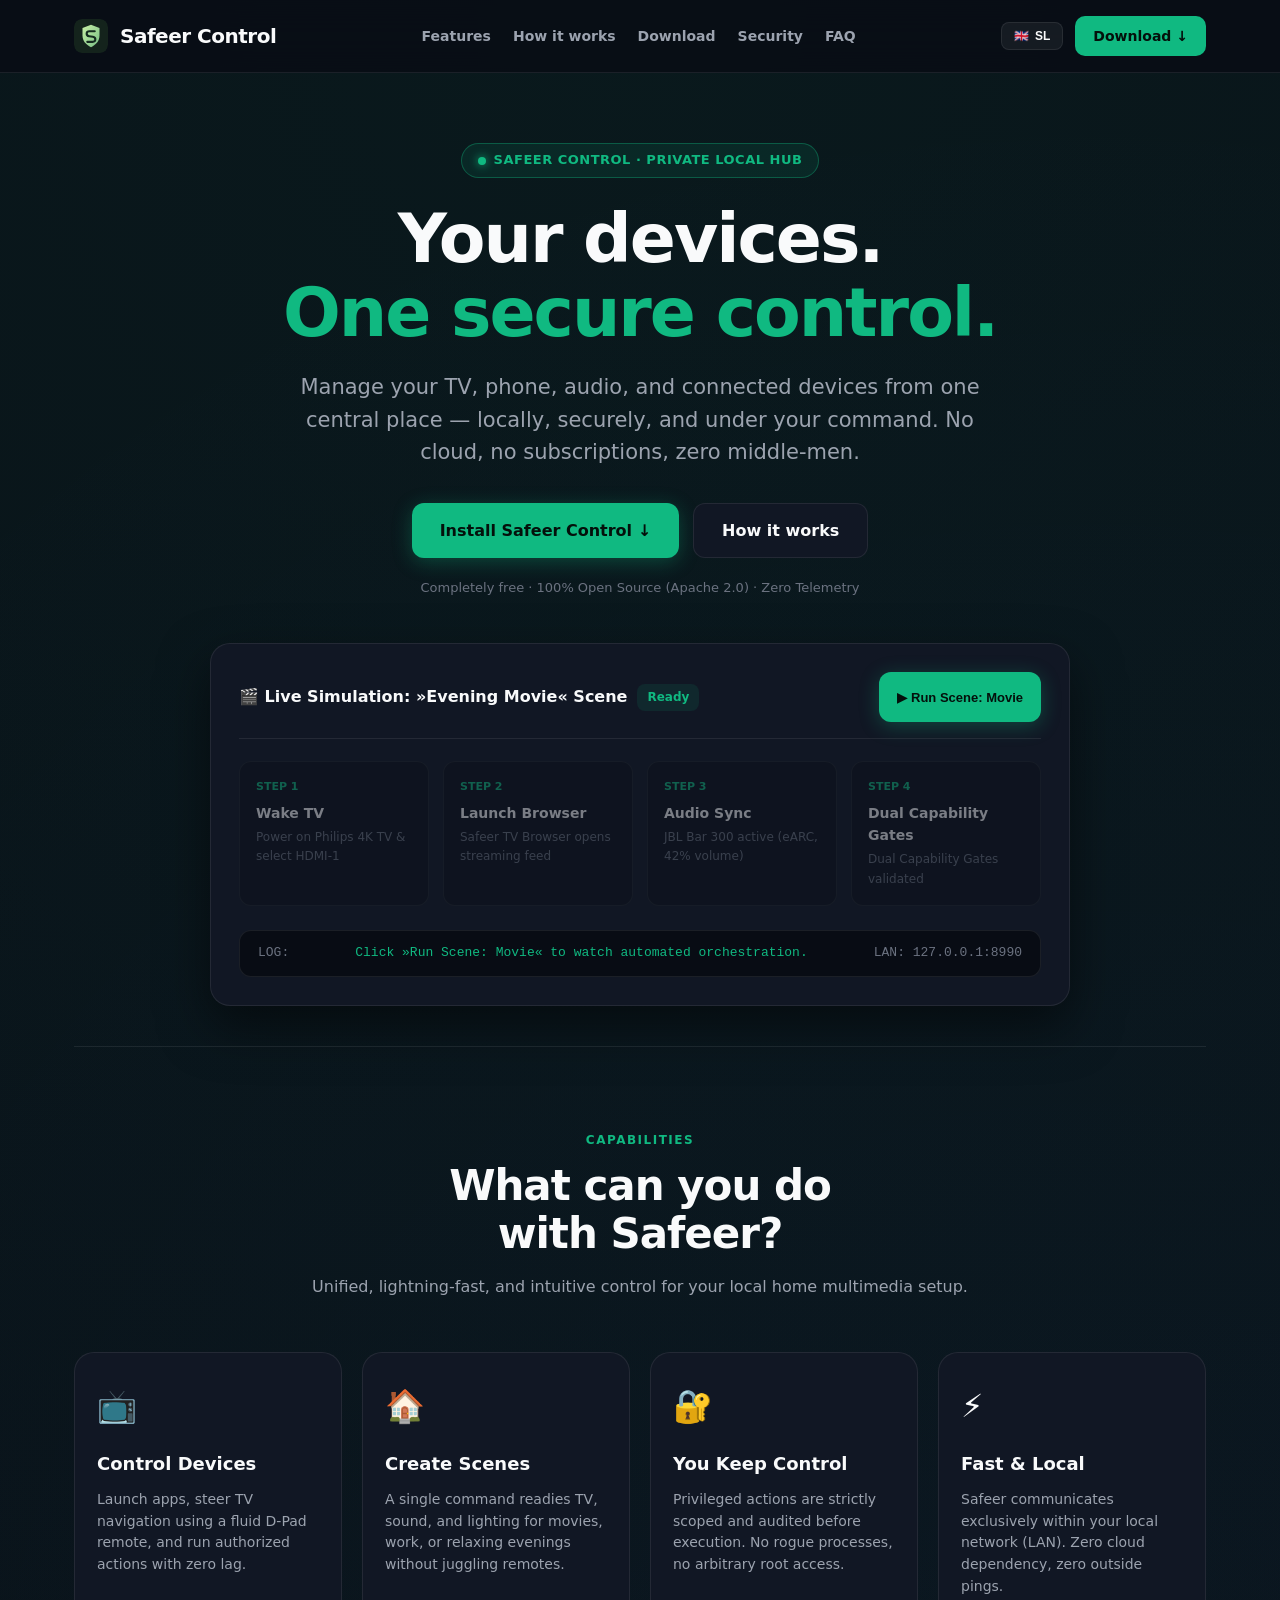
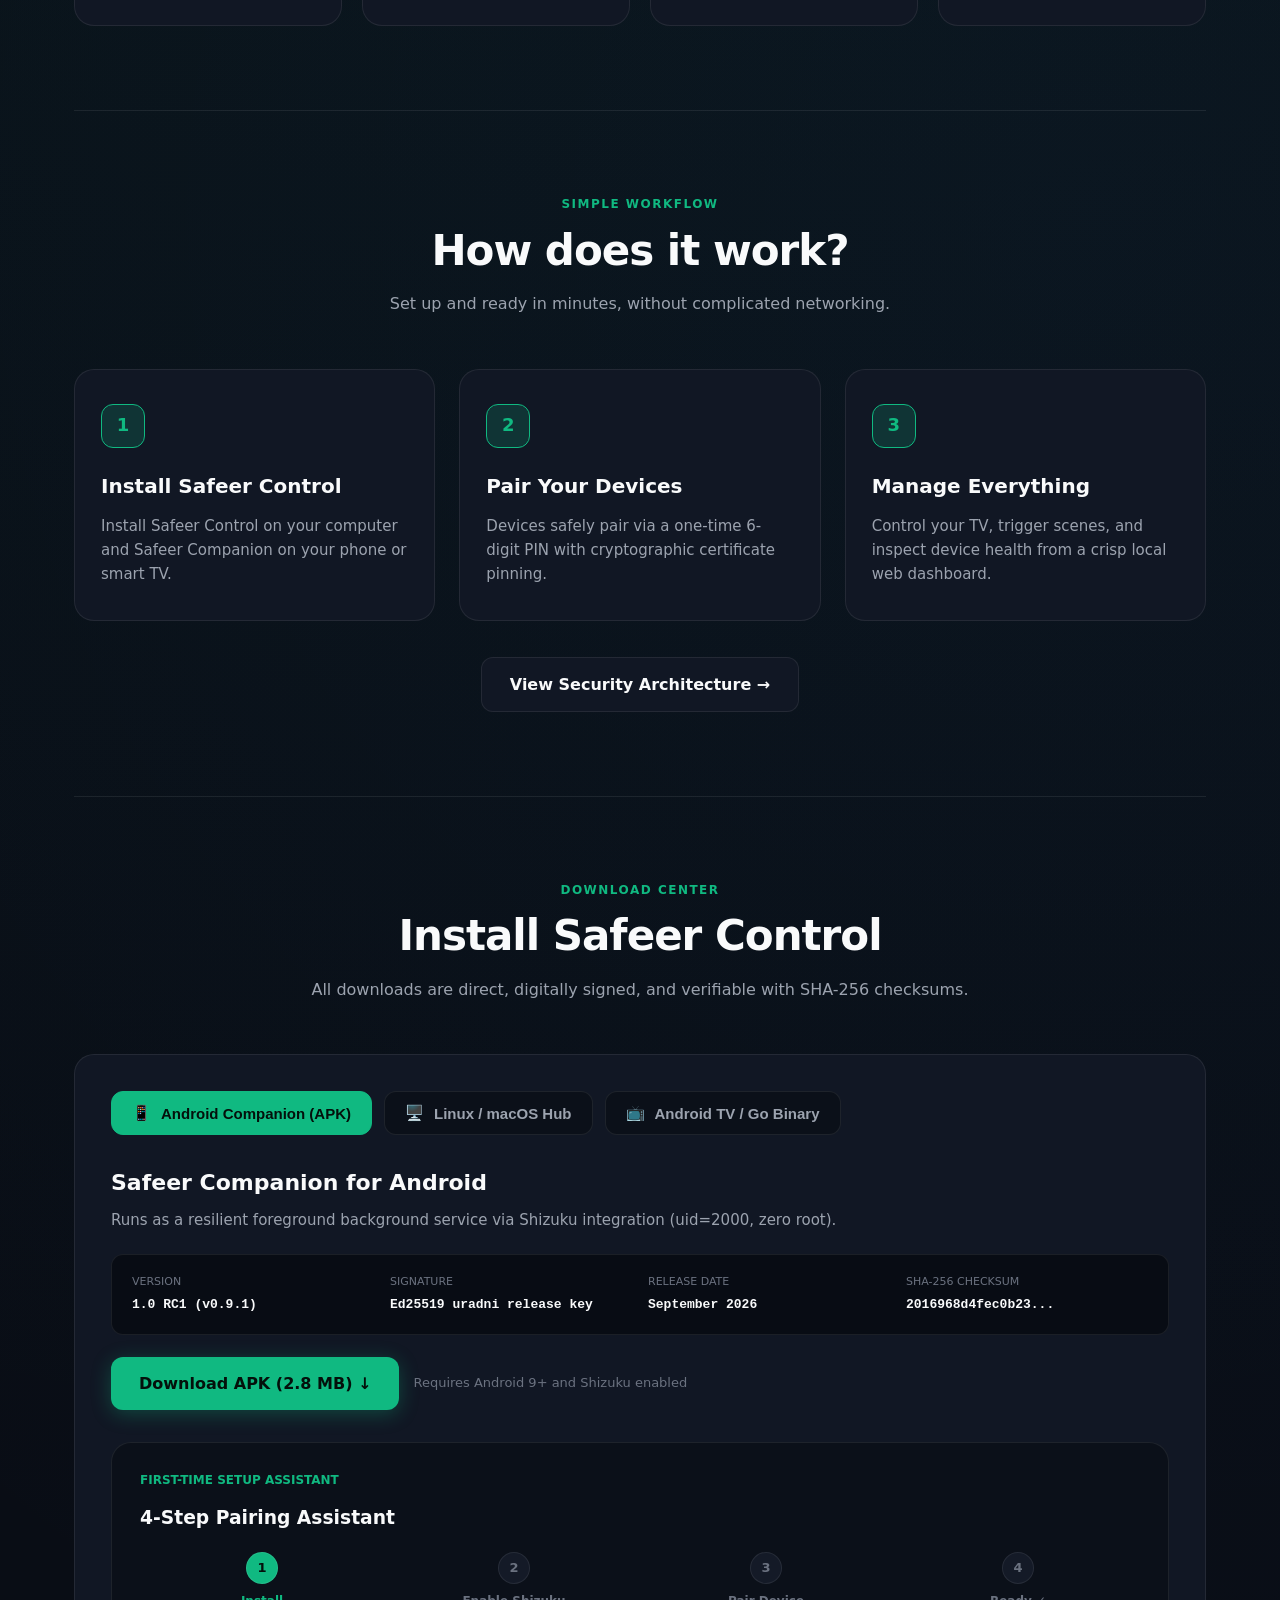
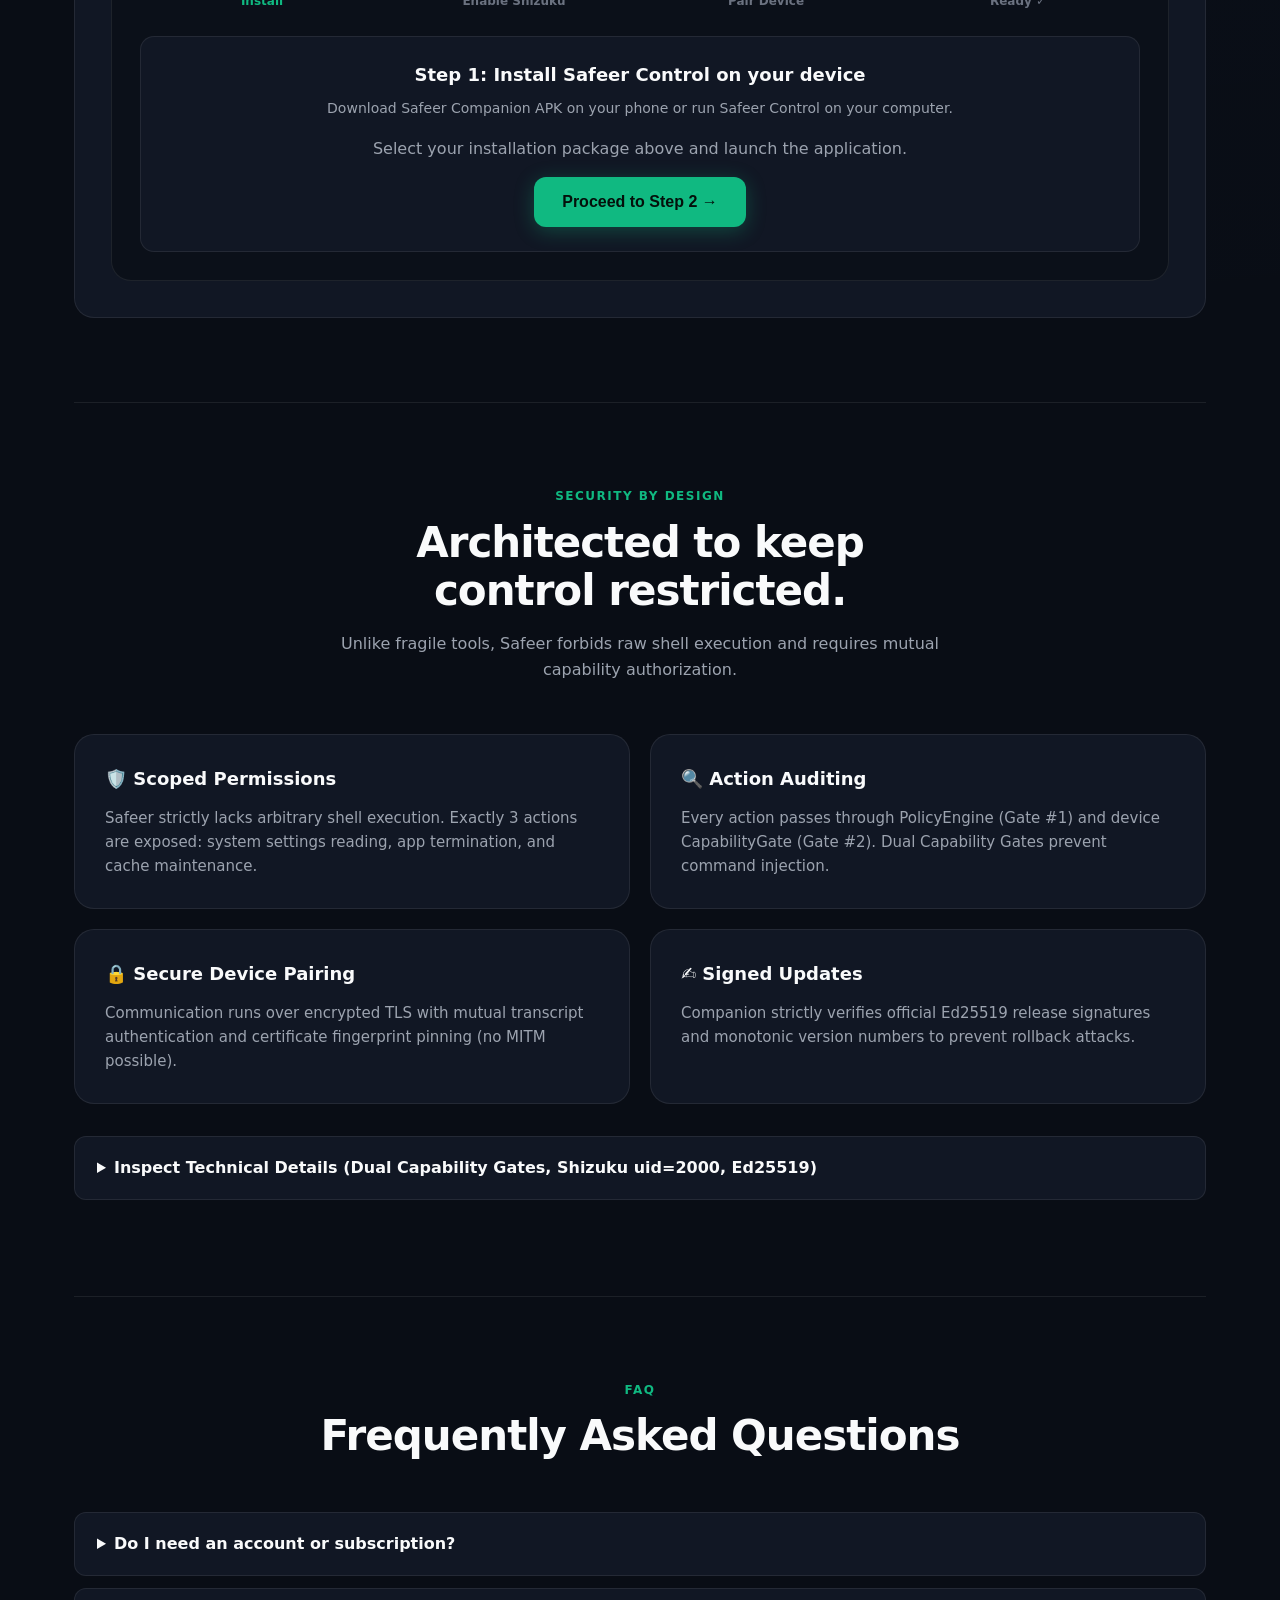
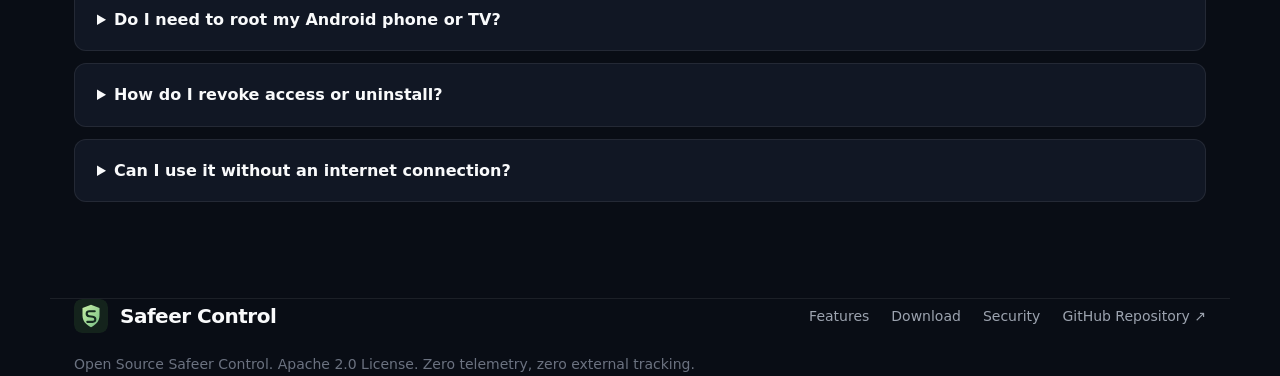
==== docs/index.html @ 1afe0bc5 "feat(portal): add worldwide accessibility, bilingual auto-detection (SL/EN), working direct download" ====
<!DOCTYPE html>
<html lang="sl">
<head>
  <meta charset="utf-8"/>
  <meta content="width=device-width, initial-scale=1, viewport-fit=cover" name="viewport"/>
  <title>Safeer Control · Vaše naprave. En varen nadzor.</title>
  <meta content="Upravljajte televizor, telefon, zvok in druge naprave iz enega mesta — lokalno, varno in pod vašim nadzorom. Brez oblaka, brez naročnin." name="description"/>
  <link href="assets/safeer-mark.svg" rel="icon" type="image/svg+xml"/>
  <style>
    :root {
      --bg: #090d15;
      --bg-card: #111724;
      --bg-card-hover: #162032;
      --border: rgba(255, 255, 255, 0.08);
      --border-accent: rgba(16, 185, 129, 0.35);
      --accent: #10b981;
      --accent-glow: rgba(16, 185, 129, 0.18);
      --accent-hover: #34d399;
      --text: #f9fafb;
      --text-muted: #9ca3af;
      --text-dim: #6b7280;
      --radius: 20px;
      --radius-sm: 12px;
      --font: system-ui, -apple-system, BlinkMacSystemFont, "Segoe UI", Roboto, sans-serif;
    }

    * { box-sizing: border-box; margin: 0; padding: 0; }

    html {
      scroll-behavior: smooth;
      scroll-padding-top: 84px;
      background: var(--bg);
      color: var(--text);
      font-family: var(--font);
      line-height: 1.6;
    }

    body {
      background: radial-gradient(circle at 50% 0%, rgba(16, 185, 129, 0.07) 0%, transparent 60%),
                  radial-gradient(circle at 85% 35%, rgba(59, 130, 246, 0.04) 0%, transparent 50%),
                  var(--bg);
      min-height: 100vh;
      overflow-x: hidden;
    }

    /* Accessibility / TV focus indicator */
    :focus-visible {
      outline: 3px solid var(--accent);
      outline-offset: 4px;
    }

    .wrap {
      max-width: 1180px;
      margin: 0 auto;
      padding: 0 24px;
    }

    /* 1. Navigacija */
    .nav {
      position: sticky;
      top: 0;
      z-index: 100;
      backdrop-filter: blur(20px);
      -webkit-backdrop-filter: blur(20px);
      background: rgba(9, 13, 21, 0.88);
      border-bottom: 1px solid var(--border);
      padding: 16px 0;
    }
    .nav-inner {
      display: flex;
      align-items: center;
      justify-content: space-between;
      gap: 16px;
    }
    .brand {
      display: inline-flex;
      align-items: center;
      gap: 12px;
      text-decoration: none;
      color: var(--text);
      font-size: 20px;
      font-weight: 800;
      letter-spacing: -0.5px;
    }
    .brand img {
      width: 34px;
      height: 34px;
      border-radius: 8px;
    }
    .nav-center {
      display: flex;
      align-items: center;
      gap: 22px;
      font-size: 14px;
      font-weight: 600;
    }
    .nav-center a {
      color: var(--text-muted);
      text-decoration: none;
      transition: color 0.2s;
    }
    .nav-center a:hover {
      color: var(--text);
    }
    .nav-right {
      display: flex;
      align-items: center;
      gap: 12px;
    }
    .lang-toggle {
      background: rgba(255, 255, 255, 0.06);
      border: 1px solid var(--border);
      color: var(--text);
      padding: 6px 12px;
      border-radius: 8px;
      font-size: 12px;
      font-weight: 700;
      cursor: pointer;
      display: inline-flex;
      align-items: center;
      gap: 6px;
      transition: all 0.2s;
    }
    .lang-toggle:hover {
      border-color: var(--accent);
      background: rgba(16, 185, 129, 0.1);
    }
    .nav-cta {
      background: var(--accent);
      color: #04100b !important;
      font-weight: 750 !important;
      padding: 9px 18px;
      border-radius: 10px;
      text-decoration: none;
      font-size: 14px;
      display: inline-flex;
      align-items: center;
      gap: 6px;
      transition: all 0.2s;
    }
    .nav-cta:hover {
      background: var(--accent-hover);
      transform: translateY(-1px);
    }
    .mobile-menu-btn {
      display: none;
      background: transparent;
      border: 1px solid var(--border);
      color: var(--text);
      padding: 8px 12px;
      border-radius: 8px;
      font-size: 18px;
      cursor: pointer;
    }

    /* 2. Prvi zaslon (Hero) */
    .hero {
      padding: 70px 0 40px;
      text-align: center;
      max-width: 860px;
      margin: 0 auto;
    }
    .badge-pill {
      display: inline-flex;
      align-items: center;
      gap: 8px;
      background: rgba(16, 185, 129, 0.1);
      border: 1px solid var(--border-accent);
      color: var(--accent);
      padding: 6px 16px;
      border-radius: 30px;
      font-size: 13px;
      font-weight: 650;
      margin-bottom: 24px;
      text-transform: uppercase;
      letter-spacing: 0.5px;
    }
    .dot {
      width: 8px;
      height: 8px;
      background: var(--accent);
      border-radius: 50%;
      box-shadow: 0 0 10px var(--accent);
    }
    h1 {
      font-size: clamp(38px, 6vw, 68px);
      line-height: 1.08;
      font-weight: 850;
      letter-spacing: -2px;
      margin-bottom: 22px;
    }
    h1 span {
      color: var(--accent);
      display: inline-block;
    }
    .lead {
      font-size: clamp(17px, 2.2vw, 21px);
      color: var(--text-muted);
      max-width: 700px;
      margin: 0 auto 34px;
      line-height: 1.55;
    }
    .hero-actions {
      display: flex;
      justify-content: center;
      gap: 14px;
      flex-wrap: wrap;
      margin-bottom: 20px;
    }
    .btn {
      display: inline-flex;
      align-items: center;
      justify-content: center;
      gap: 10px;
      padding: 14px 28px;
      border-radius: 12px;
      font-size: 16px;
      font-weight: 700;
      text-decoration: none;
      cursor: pointer;
      border: none;
      min-height: 50px;
      transition: all 0.2s;
    }
    .btn-primary {
      background: var(--accent);
      color: #04100b;
      box-shadow: 0 4px 20px rgba(16, 185, 129, 0.3);
    }
    .btn-primary:hover {
      background: var(--accent-hover);
      transform: translateY(-2px);
    }
    .btn-secondary {
      background: var(--bg-card);
      border: 1px solid var(--border);
      color: var(--text);
    }
    .btn-secondary:hover {
      background: var(--bg-card-hover);
      border-color: rgba(255, 255, 255, 0.2);
    }
    .hero-sub {
      font-size: 13px;
      color: var(--text-dim);
    }

    /* Interaktivni 15-sekundni demo simulator scene */
    .demo-container {
      margin: 44px auto 0;
      background: var(--bg-card);
      border: 1px solid var(--border);
      border-radius: var(--radius);
      padding: 28px;
      box-shadow: 0 20px 50px rgba(0, 0, 0, 0.5);
      text-align: left;
    }
    .demo-header {
      display: flex;
      justify-content: space-between;
      align-items: center;
      border-bottom: 1px solid var(--border);
      padding-bottom: 16px;
      margin-bottom: 22px;
      flex-wrap: wrap;
      gap: 12px;
    }
    .demo-title {
      font-size: 16px;
      font-weight: 750;
      display: flex;
      align-items: center;
      gap: 10px;
    }
    .demo-pill {
      font-size: 12px;
      padding: 4px 10px;
      border-radius: 8px;
      background: rgba(16, 185, 129, 0.1);
      color: var(--accent);
      font-weight: 700;
    }
    .demo-steps {
      display: grid;
      grid-template-columns: repeat(4, 1fr);
      gap: 14px;
      margin-bottom: 24px;
    }
    .demo-step {
      background: #0b1019;
      border: 1px solid var(--border);
      border-radius: 12px;
      padding: 16px;
      transition: all 0.3s ease;
      opacity: 0.45;
    }
    .demo-step.active {
      opacity: 1;
      border-color: var(--accent);
      box-shadow: 0 0 16px var(--accent-glow);
    }
    .demo-step.done {
      opacity: 1;
      border-color: rgba(16, 185, 129, 0.4);
    }
    .demo-step-num {
      font-size: 11px;
      font-weight: 800;
      color: var(--accent);
      margin-bottom: 6px;
      text-transform: uppercase;
    }
    .demo-step-title {
      font-size: 14px;
      font-weight: 700;
      color: var(--text);
      margin-bottom: 4px;
    }
    .demo-step-desc {
      font-size: 12px;
      color: var(--text-dim);
    }
    .demo-preview-bar {
      display: flex;
      align-items: center;
      justify-content: space-between;
      background: #080c14;
      border-radius: 12px;
      padding: 12px 18px;
      border: 1px solid var(--border);
      font-family: monospace;
      font-size: 13px;
      flex-wrap: wrap;
      gap: 8px;
    }
    .demo-log {
      color: var(--accent);
    }

    /* 3. Sekcije */
    .section {
      padding: 84px 0;
      border-top: 1px solid var(--border);
    }
    .section-head {
      text-align: center;
      max-width: 680px;
      margin: 0 auto 52px;
    }
    .eyebrow {
      font-size: 12px;
      font-weight: 800;
      letter-spacing: 1.5px;
      text-transform: uppercase;
      color: var(--accent);
      margin-bottom: 12px;
    }
    h2 {
      font-size: clamp(28px, 4vw, 42px);
      line-height: 1.15;
      font-weight: 850;
      letter-spacing: -1px;
      margin-bottom: 16px;
    }
    .section-desc {
      color: var(--text-muted);
      font-size: 16px;
    }

    /* 4 kartice funkcij */
    .grid-4 {
      display: grid;
      grid-template-columns: repeat(4, 1fr);
      gap: 20px;
    }
    .feature-card {
      background: var(--bg-card);
      border: 1px solid var(--border);
      border-radius: var(--radius);
      padding: 28px 22px;
      transition: all 0.25s;
    }
    .feature-card:hover {
      border-color: rgba(255, 255, 255, 0.2);
      transform: translateY(-3px);
    }
    .feature-icon {
      font-size: 32px;
      margin-bottom: 18px;
      display: inline-block;
    }
    .feature-card h3 {
      font-size: 18px;
      font-weight: 750;
      margin-bottom: 10px;
      color: var(--text);
    }
    .feature-card p {
      font-size: 14px;
      color: var(--text-muted);
      line-height: 1.55;
    }

    /* 3 koraki */
    .steps-grid {
      display: grid;
      grid-template-columns: repeat(3, 1fr);
      gap: 24px;
    }
    .step-card {
      background: var(--bg-card);
      border: 1px solid var(--border);
      border-radius: var(--radius);
      padding: 34px 26px;
    }
    .step-badge {
      width: 44px;
      height: 44px;
      background: var(--accent-glow);
      border: 1px solid var(--accent);
      color: var(--accent);
      border-radius: 12px;
      display: grid;
      place-items: center;
      font-size: 18px;
      font-weight: 800;
      margin-bottom: 22px;
    }
    .step-card h3 {
      font-size: 20px;
      font-weight: 750;
      margin-bottom: 12px;
    }
    .step-card p {
      font-size: 15px;
      color: var(--text-muted);
      line-height: 1.6;
    }

    /* Namestitveni center */
    .install-box {
      background: var(--bg-card);
      border: 1px solid var(--border);
      border-radius: var(--radius);
      padding: 36px;
      margin-top: 20px;
    }
    .platform-selector {
      display: flex;
      gap: 12px;
      margin-bottom: 30px;
      flex-wrap: wrap;
    }
    .platform-btn {
      background: #0b1019;
      border: 1px solid var(--border);
      color: var(--text-muted);
      padding: 12px 20px;
      border-radius: 12px;
      font-size: 15px;
      font-weight: 700;
      cursor: pointer;
      display: flex;
      align-items: center;
      gap: 10px;
      transition: all 0.2s;
    }
    .platform-btn:hover {
      border-color: rgba(255, 255, 255, 0.2);
      color: var(--text);
    }
    .platform-btn.active {
      background: var(--accent);
      color: #04100b;
      border-color: var(--accent);
    }
    .platform-panel {
      display: none;
    }
    .platform-panel.active {
      display: block;
    }
    .release-meta {
      display: grid;
      grid-template-columns: repeat(4, 1fr);
      gap: 16px;
      background: #080c14;
      border: 1px solid var(--border);
      border-radius: 12px;
      padding: 18px 20px;
      margin: 22px 0;
      font-size: 13px;
    }
    .meta-item dt {
      color: var(--text-dim);
      font-size: 11px;
      text-transform: uppercase;
      margin-bottom: 4px;
    }
    .meta-item dd {
      color: var(--text);
      font-weight: 600;
      font-family: monospace;
      word-break: break-all;
    }
    .code-row {
      display: flex;
      align-items: center;
      justify-content: space-between;
      background: #070a10;
      border: 1px solid var(--border);
      border-radius: 10px;
      padding: 14px 18px;
      font-family: monospace;
      font-size: 13px;
      color: #34d399;
      margin: 14px 0;
      gap: 12px;
      overflow-x: auto;
    }
    .btn-copy {
      background: rgba(255, 255, 255, 0.08);
      border: none;
      color: var(--text);
      padding: 6px 12px;
      border-radius: 6px;
      font-size: 12px;
      font-weight: 700;
      cursor: pointer;
      white-space: nowrap;
    }
    .btn-copy:hover {
      background: rgba(255, 255, 255, 0.16);
    }

    /* Čarovnik za namestitev */
    .wizard-card {
      background: #0b1019;
      border: 1px solid var(--border);
      border-radius: var(--radius);
      padding: 28px;
      margin-top: 32px;
    }
    .wizard-steps {
      display: flex;
      justify-content: space-between;
      margin-bottom: 24px;
      gap: 8px;
    }
    .wizard-step-node {
      display: flex;
      flex-direction: column;
      align-items: center;
      gap: 8px;
      font-size: 12px;
      font-weight: 700;
      color: var(--text-dim);
      cursor: pointer;
      flex: 1;
      text-align: center;
    }
    .wizard-step-node.active {
      color: var(--accent);
    }
    .wizard-step-circle {
      width: 32px;
      height: 32px;
      border-radius: 50%;
      background: #141a27;
      border: 1px solid var(--border);
      display: grid;
      place-items: center;
      font-size: 13px;
      font-weight: 800;
    }
    .wizard-step-node.active .wizard-step-circle {
      background: var(--accent);
      color: #04100b;
    }
    .wizard-content {
      background: var(--bg-card);
      border: 1px solid var(--border);
      border-radius: 14px;
      padding: 24px;
      text-align: center;
    }
    .pin-display {
      font-size: 34px;
      letter-spacing: 8px;
      font-weight: 850;
      font-family: monospace;
      color: var(--accent);
      margin: 16px 0;
      background: #070a10;
      display: inline-block;
      padding: 10px 24px;
      border-radius: 12px;
      border: 1px solid var(--border-accent);
    }

    /* Varnostne kartice */
    .security-grid {
      display: grid;
      grid-template-columns: repeat(2, 1fr);
      gap: 20px;
    }
    .sec-card {
      background: var(--bg-card);
      border: 1px solid var(--border);
      border-radius: var(--radius);
      padding: 30px;
    }
    .sec-card h3 {
      font-size: 18px;
      font-weight: 750;
      margin-bottom: 12px;
      display: flex;
      align-items: center;
      gap: 10px;
    }
    .sec-card p {
      font-size: 15px;
      color: var(--text-muted);
      line-height: 1.6;
    }

    /* FAQ */
    details {
      background: var(--bg-card);
      border: 1px solid var(--border);
      border-radius: var(--radius-sm);
      margin-bottom: 12px;
      overflow: hidden;
    }
    summary {
      padding: 18px 22px;
      font-weight: 700;
      font-size: 16px;
      cursor: pointer;
      user-select: none;
    }
    details p {
      padding: 0 22px 18px;
      color: var(--text-muted);
      font-size: 15px;
      line-height: 1.6;
    }

    /* Footer */
    footer {
      border-top: 1px solid var(--border);
      padding: 44px 0;
      color: var(--text-dim);
      font-size: 14px;
      margin-top: 50px;
    }
    .footer-inner {
      display: flex;
      justify-content: space-between;
      align-items: center;
      flex-wrap: wrap;
      gap: 20px;
      margin-bottom: 20px;
    }
    .footer-links {
      display: flex;
      gap: 22px;
      flex-wrap: wrap;
    }
    .footer-links a {
      color: var(--text-muted);
      text-decoration: none;
    }
    .footer-links a:hover {
      color: var(--text);
    }

    /* ==========================================================================
       RESPONSIVE DESIGN (Mobile, Tablet, Desktop, 4K TV)
       ========================================================================== */
    @media (max-width: 960px) {
      .grid-4 {
        grid-template-columns: repeat(2, 1fr);
      }
      .demo-steps {
        grid-template-columns: repeat(2, 1fr);
      }
      .steps-grid, .security-grid, .release-meta {
        grid-template-columns: 1fr;
      }
      .nav-center {
        display: none;
      }
      .mobile-menu-btn {
        display: block;
      }
      .mobile-menu.open {
        display: flex;
        flex-direction: column;
        gap: 16px;
        position: absolute;
        top: 100%;
        left: 0;
        right: 0;
        background: #090d15;
        border-bottom: 1px solid var(--border);
        padding: 20px 24px;
        z-index: 99;
      }
    }

    @media (max-width: 640px) {
      .wrap {
        padding: 0 16px;
      }
      .grid-4, .demo-steps {
        grid-template-columns: 1fr;
      }
      .hero {
        padding: 50px 0 30px;
      }
      .hero-actions .btn {
        width: 100%;
      }
      .install-box, .wizard-card, .demo-container {
        padding: 20px 16px;
      }
      .wizard-step-node span {
        display: none;
      }
      .pin-display {
        font-size: 26px;
        letter-spacing: 4px;
      }
    }

    /* 4K TV and Large Screens (>1800px) */
    @media (min-width: 1800px) {
      .wrap {
        max-width: 1440px;
      }
      html {
        font-size: 18px;
      }
      h1 {
        font-size: 76px;
      }
      .lead {
        font-size: 24px;
        max-width: 900px;
      }
      .btn {
        padding: 18px 36px;
        font-size: 18px;
      }
    }
  </style>
</head>
<body>
  <!-- 1. Minimalna navigacija -->
  <header class="nav">
    <div class="wrap nav-inner">
      <a class="brand" href="index.html">
        <img alt="Safeer" src="assets/safeer-mark.svg"/>Safeer Control
      </a>
      <nav class="nav-center" id="nav-center">
        <a href="#features" data-i18n="nav_features">Funkcije</a>
        <a href="#how-it-works" data-i18n="nav_how">Kako deluje</a>
        <a href="#install" data-i18n="nav_install">Namestitev</a>
        <a href="#security" data-i18n="nav_security">Varnost</a>
        <a href="#faq" data-i18n="nav_faq">Vprašanja</a>
      </nav>
      <div class="nav-right">
        <button class="lang-toggle" onclick="toggleLanguage()" title="Preklopi jezik / Switch language" id="lang-btn">
          🌐 <span>EN</span>
        </button>
        <a class="nav-cta" href="#install" data-i18n="nav_cta">Prenesi ↓</a>
        <button class="mobile-menu-btn" onclick="toggleMobileMenu()" aria-label="Meni">☰</button>
      </div>
    </div>
    <!-- Mobilni meni -->
    <div class="mobile-menu" id="mobile-menu" style="display:none;">
      <a href="#features" onclick="closeMobileMenu()" data-i18n="nav_features">Funkcije</a>
      <a href="#how-it-works" onclick="closeMobileMenu()" data-i18n="nav_how">Kako deluje</a>
      <a href="#install" onclick="closeMobileMenu()" data-i18n="nav_install">Namestitev</a>
      <a href="#security" onclick="closeMobileMenu()" data-i18n="nav_security">Varnost</a>
      <a href="#faq" onclick="closeMobileMenu()" data-i18n="nav_faq">Vprašanja</a>
      <a href="/" data-i18n="nav_console">Konzola v živo ↗</a>
    </div>
  </header>

  <main class="wrap">
    <!-- 2. Prvi zaslon (Hero) -->
    <section class="hero">
      <div class="badge-pill">
        <span class="dot"></span> <span data-i18n="hero_pill">Safeer Control · Zasebno lokalno vozlišče</span>
      </div>
      <h1 data-i18n="hero_title">Vaše naprave.<br/><span>En varen nadzor.</span></h1>
      <p class="lead" data-i18n="hero_lead">
        Upravljajte televizor, telefon, zvok in druge naprave iz enega mesta — lokalno, varno in pod vašim nadzorom. Brez oblaka, brez naročnin in brez posrednikov.
      </p>
      <div class="hero-actions">
        <a class="btn btn-primary" href="#install" data-i18n="btn_install_hero">Namesti Safeer Control ↓</a>
        <a class="btn btn-secondary" href="#how-it-works" data-i18n="btn_how_hero">Kako deluje</a>
      </div>
      <p class="hero-sub" data-i18n="hero_sub">Popolnoma brezplačno · 100% odprtokodno (Apache 2.0) · Brez telemetrije</p>

      <!-- Interaktivni 15-sekundni demo simulator scene ("Film.") -->
      <div class="demo-container">
        <div class="demo-header">
          <div class="demo-title">
            <span data-i18n="demo_title">🎬 Prikaz v živo: Scena »Večerni film«</span>
            <span class="demo-pill" id="demo-status" data-i18n="demo_status_ready">Pripravljeno</span>
          </div>
          <button class="btn btn-primary" id="btn-run-demo" onclick="runSceneDemo()" style="padding: 8px 18px; font-size: 13px;" data-i18n="btn_demo">
            ▶ Zaženi sceno: Film
          </button>
        </div>

        <div class="demo-steps">
          <div class="demo-step" id="step-1">
            <div class="demo-step-num" data-i18n="demo_s1_num">1. korak</div>
            <div class="demo-step-title" data-i18n="demo_s1_title">Priprava TV</div>
            <div class="demo-step-desc" data-i18n="demo_s1_desc">Vklop Philips 4K TV &amp; HDMI-1</div>
          </div>
          <div class="demo-step" id="step-2">
            <div class="demo-step-num" data-i18n="demo_s2_num">2. korak</div>
            <div class="demo-step-title" data-i18n="demo_s2_title">Zagon aplikacije</div>
            <div class="demo-step-desc" data-i18n="demo_s2_desc">Safeer TV Browser odpre vsebino</div>
          </div>
          <div class="demo-step" id="step-3">
            <div class="demo-step-num" data-i18n="demo_s3_num">3. korak</div>
            <div class="demo-step-title" data-i18n="demo_s3_title">Sinhronizacija zvoka</div>
            <div class="demo-step-desc" data-i18n="demo_s3_desc">JBL Bar 300 aktiviran (eARC)</div>
          </div>
          <div class="demo-step" id="step-4">
            <div class="demo-step-num" data-i18n="demo_s4_num">4. korak</div>
            <div class="demo-step-title" data-i18n="demo_s4_title">Dvojna vrata zaupanja</div>
            <div class="demo-step-desc" data-i18n="demo_s4_desc">Dual Capability Gates potrjena</div>
          </div>
        </div>

        <div class="demo-preview-bar">
          <span style="color: var(--text-dim);" data-i18n="demo_log_label">DNEVNIK:</span>
          <span class="demo-log" id="demo-log-text" data-i18n="demo_log_init">Kliknite »Zaženi sceno: Film« za ogled samodejne priprave naprav.</span>
          <span style="color: var(--text-dim);">LAN: 127.0.0.1:8990</span>
        </div>
      </div>
    </section>

    <!-- 3. Sekcija: Kaj lahko naredim s Safeerjem? -->
    <section class="section" id="features">
      <div class="section-head">
        <div class="eyebrow" data-i18n="features_eyebrow">Zmogljivosti</div>
        <h2 data-i18n="features_h2">Kaj lahko naredite<br/>s Safeerjem?</h2>
        <p class="section-desc" data-i18n="features_desc">Enotno, hitro in intuitivno upravljanje domačega multimedijskega okolja.</p>
      </div>

      <div class="grid-4">
        <div class="feature-card">
          <span class="feature-icon">📺</span>
          <h3 data-i18n="f1_title">Upravljaj naprave</h3>
          <p data-i18n="f1_p">Zaženite aplikacije, upravljajte televizor prek natančnega D-Pad krmilnika in izvajajte podprta dejanja brez zamika.</p>
        </div>

        <div class="feature-card">
          <span class="feature-icon">🏠</span>
          <h3 data-i18n="f2_title">Ustvari scene</h3>
          <p data-i18n="f2_p">En sam pritisk pripravi televizor, zvok in druge naprave za film, delo ali sproščen večer brez ročnega preklapljanja.</p>
        </div>

        <div class="feature-card">
          <span class="feature-icon">🔐</span>
          <h3 data-i18n="f3_title">Nadzor ostane pri vas</h3>
          <p data-i18n="f3_p">Privilegirana dejanja so strogo omejena in preverjena pred izvedbo. Nobena naprava nima univerzalnega root dostopa.</p>
        </div>

        <div class="feature-card">
          <span class="feature-icon">⚡</span>
          <h3 data-i18n="f4_title">Lokalno in bliskovito</h3>
          <p data-i18n="f4_p">Safeer komunicira izključno z napravami v vašem domačem omrežju (LAN). Brez odvisnosti od zunanjih strežnikov ali interneta.</p>
        </div>
      </div>
    </section>

    <!-- 4. Sekcija: Kako deluje? (Samo 3 koraki) -->
    <section class="section" id="how-it-works">
      <div class="section-head">
        <div class="eyebrow" data-i18n="how_eyebrow">Preprost postopek</div>
        <h2 data-i18n="how_h2">Kako deluje?</h2>
        <p class="section-desc" data-i18n="how_desc">Pripravljeno za uporabo v nekaj minutah, brez zapletenih konfiguracij.</p>
      </div>

      <div class="steps-grid">
        <div class="step-card">
          <div class="step-badge">1</div>
          <h3 data-i18n="s1_title">Namestite Safeer Control</h3>
          <p data-i18n="s1_p">Namestite Safeer Control na računalnik ter Safeer Companion na svoj telefon ali televizor.</p>
        </div>

        <div class="step-card">
          <div class="step-badge">2</div>
          <h3 data-i18n="s2_title">Povežite naprave</h3>
          <p data-i18n="s2_p">Prek enkratnega 6-mestnega PIN-a se naprave avtomatsko varno seznanijo in kriptografsko potrdijo.</p>
        </div>

        <div class="step-card">
          <div class="step-badge">3</div>
          <h3 data-i18n="s3_title">Upravljajte iz Safeerja</h3>
          <p data-i18n="s3_p">Nadzorujte televizor, sprožajte scene in spremljajte stanje vseh naprav prek pregledne spletne plošče.</p>
        </div>
      </div>

      <div style="text-align: center; margin-top: 36px;">
        <a class="btn btn-secondary" href="#security" data-i18n="btn_sec_arch">Poglej varnostno arhitekturo →</a>
      </div>
    </section>

    <!-- 5. Velik razdelek za namestitev -->
    <section class="section" id="install">
      <div class="section-head">
        <div class="eyebrow" data-i18n="install_eyebrow">Namestitveni center</div>
        <h2 data-i18n="install_h2">Namestite Safeer Control</h2>
        <p class="section-desc" data-i18n="install_desc">Vsi prenosi so neposredni, digitalno podpisani in preverljivi s kontrolno vsoto SHA-256.</p>
      </div>

      <div class="install-box">
        <div class="platform-selector">
          <button class="platform-btn active" id="btn-p-android" onclick="selectPlatform('android')">
            📱 <span data-i18n="tab_android">Android Companion (APK)</span>
          </button>
          <button class="platform-btn" id="btn-p-linux" onclick="selectPlatform('linux')">
            🖥️ <span data-i18n="tab_linux">Linux / macOS Hub</span>
          </button>
          <button class="platform-btn" id="btn-p-tv" onclick="selectPlatform('tv')">
            📺 <span data-i18n="tab_tv">Android TV / Go Binary</span>
          </button>
        </div>

        <!-- Android Panel -->
        <div class="platform-panel active" id="panel-android">
          <h3 style="font-size: 22px; margin-bottom: 8px;" data-i18n="apk_panel_title">Safeer Companion za Android</h3>
          <p style="color: var(--text-muted); font-size: 15px;" data-i18n="apk_panel_desc">
            Nameščen kot zanesljiva storitev v ozadju z integracijo Shizuku (raven uid=2000 brez rootanja).
          </p>

          <div class="release-meta">
            <div class="meta-item">
              <dt data-i18n="meta_version">Različica</dt>
              <dd>1.0 RC1 (v0.9.1)</dd>
            </div>
            <div class="meta-item">
              <dt data-i18n="meta_sign">Podpis</dt>
              <dd>Ed25519 uradni release key</dd>
            </div>
            <div class="meta-item">
              <dt data-i18n="meta_date">Datum izdaje</dt>
              <dd>September 2026</dd>
            </div>
            <div class="meta-item">
              <dt data-i18n="meta_sha">Varnostni SHA-256</dt>
              <dd>2016968d4fec0b23...</dd>
            </div>
          </div>

          <div style="display: flex; gap: 14px; align-items: center; flex-wrap: wrap;">
            <a class="btn btn-primary" href="downloads/SafeerCompanion.apk" download="SafeerCompanion.apk" id="download-apk-btn" data-i18n="btn_download_apk">
              Prenesi APK (2.8 MB) ↓
            </a>
            <span style="font-size: 13px; color: var(--text-dim);" data-i18n="apk_req">Zahteva Android 9+ in nameščen Shizuku</span>
          </div>
        </div>

        <!-- Linux Panel -->
        <div class="platform-panel" id="panel-linux">
          <h3 style="font-size: 22px; margin-bottom: 8px;" data-i18n="linux_panel_title">Safeer Control Hub za Linux &amp; macOS</h3>
          <p style="color: var(--text-muted); font-size: 15px;" data-i18n="linux_panel_desc">
            Centralni demon, CLI orodje ter lokalni spletni strežnik. Zaženite enovrstični namestitveni ukaz:
          </p>

          <div class="code-row">
            <span id="cmd-curl">curl -sSL https://raw.githubusercontent.com/memelandfaner/safeer-control/main/scripts/install.sh | bash</span>
            <button class="btn-copy" onclick="copyText('cmd-curl')" data-i18n="btn_copy">Kopiraj</button>
          </div>

          <div style="margin-top: 14px; display: flex; gap: 12px; align-items: center; flex-wrap: wrap;">
            <a class="btn btn-secondary" href="downloads/install.sh" download="install.sh" style="padding: 8px 16px; font-size: 13px;" data-i18n="btn_download_script">
              Prenesi install.sh skript ↓
            </a>
            <span style="font-size: 13px; color: var(--text-dim);">Python 3.10+ · Git</span>
          </div>
        </div>

        <!-- TV Panel -->
        <div class="platform-panel" id="panel-tv">
          <h3 style="font-size: 22px; margin-bottom: 8px;" data-i18n="tv_panel_title">Nativni Go Companion za TV &amp; Headless</h3>
          <p style="color: var(--text-muted); font-size: 15px;" data-i18n="tv_panel_desc">
            Kompakten, hermetičen binarni demon za televizorje (Philips 4K TV) brez potrebe po namestitvi APK-ja:
          </p>

          <div class="code-row">
            <span id="cmd-tv">adb push downloads/safeer-companion-android-arm64 /data/local/tmp/ && adb shell chmod 0700 /data/local/tmp/safeer-companion-android-arm64</span>
            <button class="btn-copy" onclick="copyText('cmd-tv')" data-i18n="btn_copy">Kopiraj</button>
          </div>

          <div style="margin-top: 14px; display: flex; gap: 12px; align-items: center; flex-wrap: wrap;">
            <a class="btn btn-secondary" href="downloads/safeer-companion-android-arm64" download="safeer-companion-android-arm64" style="padding: 8px 16px; font-size: 13px;" data-i18n="btn_download_arm64">
              Prenesi ARM64 binary (7.5 MB) ↓
            </a>
            <a class="btn btn-secondary" href="downloads/safeer-companion-linux-amd64" download="safeer-companion-linux-amd64" style="padding: 8px 16px; font-size: 13px;" data-i18n="btn_download_amd64">
              Prenesi Linux AMD64 binary (7.3 MB) ↓
            </a>
          </div>
        </div>

        <!-- 6. Interaktivni vodič po namestitvi (Setup Assistant) -->
        <div class="wizard-card">
          <div style="font-size: 12px; font-weight: 800; color: var(--accent); text-transform: uppercase; margin-bottom: 12px;" data-i18n="wizard_eyebrow">
            Čarovnik za prvo povezavo
          </div>
          <h3 style="margin-bottom: 20px;" data-i18n="wizard_h3">Vodič za povezavo v 4 korakih</h3>

          <div class="wizard-steps">
            <div class="wizard-step-node active" id="wn-1" onclick="setWizardStep(1)">
              <div class="wizard-step-circle">1</div>
              <span data-i18n="wn_s1">Namesti</span>
            </div>
            <div class="wizard-step-node" id="wn-2" onclick="setWizardStep(2)">
              <div class="wizard-step-circle">2</div>
              <span data-i18n="wn_s2">Omogoči podporo</span>
            </div>
            <div class="wizard-step-node" id="wn-3" onclick="setWizardStep(3)">
              <div class="wizard-step-circle">3</div>
              <span data-i18n="wn_s3">Poveži napravo</span>
            </div>
            <div class="wizard-step-node" id="wn-4" onclick="setWizardStep(4)">
              <div class="wizard-step-circle">4</div>
              <span data-i18n="wn_s4">Pripravljeno ✓</span>
            </div>
          </div>

          <div class="wizard-content" id="wizard-body">
            <!-- Dinamična vsebina čarovnika z JS -->
          </div>
        </div>
      </div>
    </section>

    <!-- 7. Varnost kot konkurenčna prednost -->
    <section class="section" id="security">
      <div class="section-head">
        <div class="eyebrow" data-i18n="sec_eyebrow">Varnostna zasnova</div>
        <h2 data-i18n="sec_h2">Zasnovan tako, da nadzor<br/>ostane omejen.</h2>
        <p class="section-desc" data-i18n="sec_desc">Safeer se razlikuje od ostalih po tem, da ne zahteva polnih root pravic in ne omogoča poljubnih lupin.</p>
      </div>

      <div class="security-grid">
        <div class="sec-card">
          <h3 data-i18n="sec1_h3">🛡️ Omejena dovoljenja</h3>
          <p data-i18n="sec1_p">
            Safeer namensko nima univerzalnega ukaza za izvajanje poljubnih privilegiranih operacij (brez raw shell). Podprte so natanko 3 operacije: branje sistemskih nastavitev, zaustavitev aplikacije in vzdrževanje predpomnilnika.
          </p>
        </div>

        <div class="sec-card">
          <h3 data-i18n="sec2_h3">🔍 Preverjanje dejanj</h3>
          <p data-i18n="sec2_p">
            Vsako dejanje preveri osrednji PolicyEngine (Vrata #1) in nato ločeni CapabilityGate na napravi (Vrata #2). Dvojna vrata zaupanja preprečujejo kakršnekoli poskuse injekcije ukazov.
          </p>
        </div>

        <div class="sec-card">
          <h3 data-i18n="sec3_h3">🔒 Varna povezava naprav</h3>
          <p data-i18n="sec3_p">
            Povezava med krmilnikom in napravami poteka prek šifrirane TLS povezave z obojestransko PIN potrditvijo transkripta in pripenjanjem certifikata (TLS certificate pinning). Napadi posrednika (MITM) so izključeni.
          </p>
        </div>

        <div class="sec-card">
          <h3 data-i18n="sec4_h3">✍️ Podpisane posodobitve</h3>
          <p data-i18n="sec4_p">
            Companion sprejema posodobitve le, če imajo veljaven Ed25519 digitalni podpis uradnega izdajatelja in preverjeno višjo različico (zaščita pred downgrade napadi).
          </p>
        </div>
      </div>

      <!-- Tehnične podrobnosti harmonika -->
      <div style="margin-top: 32px;">
        <details>
          <summary data-i18n="tech_summary">Poglej tehnične podrobnosti (Dual Capability Gates, Shizuku uid=2000, Ed25519)</summary>
          <p data-i18n="tech_p">
            Arhitektura Safeer Control temelji na dveh neodvisnih varnostnih vratih (Dual Capability Gates). Vrata #1 (PolicyEngine na strani strežnika) preverjajo parametre in dovoljene klice, preden se zahteva sploh odpošlje. Vrata #2 (Companion Daemon na napravi) delujejo izolirano z ravnijo pravic Shizuku (uid=2000 shell), ki ne posega v tovarniško varnost naprave. Ob prekinitvi komunikacije z vmesnikom Shizuku demon varno vrne kodo HTTP 503 (Fail-Closed).
          </p>
        </details>
      </div>
    </section>

    <!-- 8. Pogosta vprašanja & Transparentnost -->
    <section class="section" id="faq">
      <div class="section-head">
        <div class="eyebrow" data-i18n="faq_eyebrow">Vprašanja in odgovori</div>
        <h2 data-i18n="faq_h2">Pogosta vprašanja</h2>
      </div>

      <details>
        <summary data-i18n="faq1_q">Ali potrebujem račun ali naročnino za uporabo Safeerja?</summary>
        <p data-i18n="faq1_a">Ne. Safeer Control je popolnoma brezplačen in odprtokoden pod licenco Apache 2.0. Za uporabo ne potrebujete nobenega računa ali plačila.</p>
      </details>

      <details>
        <summary data-i18n="faq2_q">Ali moram rootati svoj telefon ali televizor?</summary>
        <p data-i18n="faq2_a">Ne. Safeer Companion deluje prek uveljavljene brezžične povezave Shizuku (standardni Android razhroščevalni kanal). Garancija naprave in varnostni sistem Knox/Android ostaneta popolnoma nedotaknjena.</p>
      </details>

      <details>
        <summary data-i18n="faq3_q">Kako odstranim Safeer oziroma prekličem dostop?</summary>
        <p data-i18n="faq3_a">Preklic dostopa je enostaven in hipen: v nastavitvah Shizuku preprosto izklopite dovoljenje za Safeer Companion ali pa aplikacijo normalno odstranite. S tem so vsa pooblastila takoj preklicana.</p>
      </details>

      <details>
        <summary data-i18n="faq4_q">Kaj če nimam povezave z internetom?</summary>
        <p data-i18n="faq4_a">Safeer deluje 100% lokalno znotraj vašega domačega omrežja (LAN ali Wi-Fi). Za krmiljenje televizorja, predvajanje in scene internet sploh ni potreben.</p>
      </details>
    </section>
  </main>

  <!-- Noga -->
  <footer class="wrap">
    <div class="footer-inner">
      <div class="brand">
        <img alt="Safeer" src="assets/safeer-mark.svg"/>Safeer Control
      </div>
      <div class="footer-links">
        <a href="#features" data-i18n="nav_features">Funkcije</a>
        <a href="#install" data-i18n="nav_install">Namestitev</a>
        <a href="#security" data-i18n="nav_security">Varnost</a>
        <a href="https://github.com/memelandfaner/safeer-control" target="_blank" data-i18n="footer_repo">GitHub repozitorij ↗</a>
      </div>
    </div>
    <p data-i18n="footer_copy">Odprtokodni projekt Safeer Control. Licenca Apache 2.0. Brez telemetrije ali zunanjega sledenja.</p>
  </footer>

  <!-- Dvojezični slovar & Interaktivne skripte -->
  <script>
    // Slovar za večjezičnost (SL / EN)
    const i18n = {
      sl: {
        nav_features: "Funkcije",
        nav_how: "Kako deluje",
        nav_install: "Namestitev",
        nav_security: "Varnost",
        nav_faq: "Vprašanja",
        nav_cta: "Prenesi ↓",
        nav_console: "Konzola v živo ↗",
        hero_pill: "Safeer Control · Zasebno lokalno vozlišče",
        hero_title: "Vaše naprave.<br/><span>En varen nadzor.</span>",
        hero_lead: "Upravljajte televizor, telefon, zvok in druge naprave iz enega mesta — lokalno, varno in pod vašim nadzorom. Brez oblaka, brez naročnin in brez posrednikov.",
        btn_install_hero: "Namesti Safeer Control ↓",
        btn_how_hero: "Kako deluje",
        hero_sub: "Popolnoma brezplačno · 100% odprtokodno (Apache 2.0) · Brez telemetrije",
        demo_title: "🎬 Prikaz v živo: Scena »Večerni film«",
        demo_status_ready: "Pripravljeno",
        btn_demo: "▶ Zaženi sceno: Film",
        demo_s1_num: "1. korak",
        demo_s1_title: "Priprava TV",
        demo_s1_desc: "Vklop Philips 4K TV & HDMI-1",
        demo_s2_num: "2. korak",
        demo_s2_title: "Zagon aplikacije",
        demo_s2_desc: "Safeer TV Browser odpre vsebino",
        demo_s3_num: "3. korak",
        demo_s3_title: "Sinhronizacija zvoka",
        demo_s3_desc: "JBL Bar 300 aktiviran (eARC)",
        demo_s4_num: "4. korak",
        demo_s4_title: "Dvojna vrata zaupanja",
        demo_s4_desc: "Dual Capability Gates potrjena",
        demo_log_label: "DNEVNIK:",
        demo_log_init: "Kliknite »Zaženi sceno: Film« za ogled samodejne priprave naprav.",
        demo_log_1: "Povezujem s TV (Philips 4K TV)... Vklop zaslona in preklop na HDMI-1.",
        demo_log_2: "Zaganjam Safeer TV Browser z izbrano vsebino...",
        demo_log_3: "Aktiviram zvočno letev JBL Bar 300 (eARC, glasnost 42%, brez prekinitve)...",
        demo_log_4: "Dvojna vrata zaupanja potrjena. Vsa dejanja so varno zaključena ✓",
        demo_log_done: "Večerni film je pripravljen. Uživajte v ogledu!",
        demo_btn_rerun: "Ponovno zaženi ↺",
        features_eyebrow: "Zmogljivosti",
        features_h2: "Kaj lahko naredite<br/>s Safeerjem?",
        features_desc: "Enotno, hitro in intuitivno upravljanje domačega multimedijskega okolja.",
        f1_title: "Upravljaj naprave",
        f1_p: "Zaženite aplikacije, upravljajte televizor prek natančnega D-Pad krmilnika in izvajajte podprta dejanja brez zamika.",
        f2_title: "Ustvari scene",
        f2_p: "En sam pritisk pripravi televizor, zvok in druge naprave za film, delo ali sproščen večer brez ročnega preklapljanja.",
        f3_title: "Nadzor ostane pri vas",
        f3_p: "Privilegirana dejanja so strogo omejena in preverjena pred izvedbo. Nobena naprava nima univerzalnega root dostopa.",
        f4_title: "Lokalno in bliskovito",
        f4_p: "Safeer komunicira izključno z napravami v vašem domačem omrežju (LAN). Brez odvisnosti od zunanjih strežnikov ali interneta.",
        how_eyebrow: "Preprost postopek",
        how_h2: "Kako deluje?",
        how_desc: "Pripravljeno za uporabo v nekaj minutah, brez zapletenih konfiguracij.",
        s1_title: "Namestite Safeer Control",
        s1_p: "Namestite Safeer Control na računalnik ter Safeer Companion na svoj telefon ali televizor.",
        s2_title: "Povežite naprave",
        s2_p: "Prek enkratnega 6-mestnega PIN-a se naprave avtomatsko varno seznanijo in kriptografsko potrdijo.",
        s3_title: "Upravljajte iz Safeerja",
        s3_p: "Nadzorujte televizor, sprožajte scene in spremljajte stanje vseh naprav prek pregledne spletne plošče.",
        btn_sec_arch: "Poglej varnostno arhitekturo →",
        install_eyebrow: "Namestitveni center",
        install_h2: "Namestite Safeer Control",
        install_desc: "Vsi prenosi so neposredni, digitalno podpisani in preverljivi s kontrolno vsoto SHA-256.",
        tab_android: "Android Companion (APK)",
        tab_linux: "Linux / macOS Hub",
        tab_tv: "Android TV / Go Binary",
        apk_panel_title: "Safeer Companion za Android",
        apk_panel_desc: "Nameščen kot zanesljiva storitev v ozadju z integracijo Shizuku (raven uid=2000 brez rootanja).",
        meta_version: "Različica",
        meta_sign: "Podpis",
        meta_date: "Datum izdaje",
        meta_sha: "Varnostni SHA-256",
        btn_download_apk: "Prenesi APK (2.8 MB) ↓",
        apk_req: "Zahteva Android 9+ in nameščen Shizuku",
        linux_panel_title: "Safeer Control Hub za Linux & macOS",
        linux_panel_desc: "Centralni demon, CLI orodje ter lokalni spletni strežnik. Zaženite enovrstični namestitveni ukaz:",
        btn_copy: "Kopiraj",
        btn_download_script: "Prenesi install.sh skript ↓",
        tv_panel_title: "Nativni Go Companion za TV & Headless",
        tv_panel_desc: "Kompakten, hermetičen binarni demon za televizorje (Philips 4K TV) brez potrebe po namestitvi APK-ja:",
        btn_download_arm64: "Prenesi ARM64 binary (7.5 MB) ↓",
        btn_download_amd64: "Prenesi Linux AMD64 binary (7.3 MB) ↓",
        wizard_eyebrow: "Čarovnik za prvo povezavo",
        wizard_h3: "Vodič za povezavo v 4 korakih",
        wn_s1: "Namesti",
        wn_s2: "Omogoči podporo",
        wn_s3: "Poveži napravo",
        wn_s4: "Pripravljeno ✓",
        sec_eyebrow: "Varnostna zasnova",
        sec_h2: "Zasnovan tako, da nadzor<br/>ostane omejen.",
        sec_desc: "Safeer se razlikuje od ostalih po tem, da ne zahteva polnih root pravic in ne omogoča poljubnih lupin.",
        sec1_h3: "🛡️ Omejena dovoljenja",
        sec1_p: "Safeer namensko nima univerzalnega ukaza za izvajanje poljubnih privilegiranih operacij (brez raw shell). Podprte so natanko 3 operacije: branje sistemskih nastavitev, zaustavitev aplikacije in vzdrževanje predpomnilnika.",
        sec2_h3: "🔍 Preverjanje dejanj",
        sec2_p: "Vsako dejanje preveri osrednji PolicyEngine (Vrata #1) in nato ločeni CapabilityGate na napravi (Vrata #2). Dvojna vrata zaupanja preprečujejo kakršnekoli poskuse injekcije ukazov.",
        sec3_h3: "🔒 Varna povezava naprav",
        sec3_p: "Povezava med krmilnikom in napravami poteka prek šifrirane TLS povezave z obojestransko PIN potrditvijo transkripta in pripenjanjem certifikata (TLS certificate pinning). Napadi posrednika (MITM) so izključeni.",
        sec4_h3: "✍️ Podpisane posodobitve",
        sec4_p: "Companion sprejema posodobitve le, če imajo veljaven Ed25519 digitalni podpis uradnega izdajatelja in preverjeno višjo različico (zaščita pred downgrade napadi).",
        tech_summary: "Poglej tehnične podrobnosti (Dual Capability Gates, Shizuku uid=2000, Ed25519)",
        tech_p: "Arhitektura Safeer Control temelji na dveh neodvisnih varnostnih vratih (Dual Capability Gates). Vrata #1 (PolicyEngine na strani strežnika) preverjajo parametre in dovoljene klice, preden se zahteva sploh odpošlje. Vrata #2 (Companion Daemon na napravi) delujejo izolirano z ravnijo pravic Shizuku (uid=2000 shell), ki ne posega v tovarniško varnost naprave. Ob prekinitvi komunikacije z vmesnikom Shizuku demon varno vrne kodo HTTP 503 (Fail-Closed).",
        faq_eyebrow: "Vprašanja in odgovori",
        faq_h2: "Pogosta vprašanja",
        faq1_q: "Ali potrebujem račun ali naročnino za uporabo Safeerja?",
        faq1_a: "Ne. Safeer Control je popolnoma brezplačen in odprtokoden pod licenco Apache 2.0. Za uporabo ne potrebujete nobenega računa ali plačila.",
        faq2_q: "Ali moram rootati svoj telefon ali televizor?",
        faq2_a: "Ne. Safeer Companion deluje prek uveljavljene brezžične povezave Shizuku (standardni Android razhroščevalni kanal). Garancija naprave in varnostni sistem Knox/Android ostaneta popolnoma nedotaknjena.",
        faq3_q: "Kako odstranim Safeer oziroma prekličem dostop?",
        faq3_a: "Preklic dostopa je enostaven in hipen: v nastavitvah Shizuku preprosto izklopite dovoljenje za Safeer Companion ali pa aplikacijo normalno odstranite. S tem so vsa pooblastila takoj preklicana.",
        faq4_q: "Kaj če nimam povezave z internetom?",
        faq4_a: "Safeer deluje 100% lokalno znotraj vašega domačega omrežja (LAN ali Wi-Fi). Za krmiljenje televizorja, predvajanje in scene internet sploh ni potreben.",
        footer_repo: "GitHub repozitorij ↗",
        footer_copy: "Odprtokodni projekt Safeer Control. Licenca Apache 2.0. Brez telemetrije ali zunanjega sledenja."
      },
      en: {
        nav_features: "Features",
        nav_how: "How it works",
        nav_install: "Download",
        nav_security: "Security",
        nav_faq: "FAQ",
        nav_cta: "Download ↓",
        nav_console: "Live Console ↗",
        hero_pill: "Safeer Control · Private Local Hub",
        hero_title: "Your devices.<br/><span>One secure control.</span>",
        hero_lead: "Manage your TV, phone, audio, and connected devices from one central place — locally, securely, and under your command. No cloud, no subscriptions, zero middle-men.",
        btn_install_hero: "Install Safeer Control ↓",
        btn_how_hero: "How it works",
        hero_sub: "Completely free · 100% Open Source (Apache 2.0) · Zero Telemetry",
        demo_title: "🎬 Live Simulation: »Evening Movie« Scene",
        demo_status_ready: "Ready",
        btn_demo: "▶ Run Scene: Movie",
        demo_s1_num: "Step 1",
        demo_s1_title: "Wake TV",
        demo_s1_desc: "Power on Philips 4K TV & select HDMI-1",
        demo_s2_num: "Step 2",
        demo_s2_title: "Launch Browser",
        demo_s2_desc: "Safeer TV Browser opens streaming feed",
        demo_s3_num: "Step 3",
        demo_s3_title: "Audio Sync",
        demo_s3_desc: "JBL Bar 300 active (eARC, 42% volume)",
        demo_s4_num: "Step 4",
        demo_s4_title: "Dual Capability Gates",
        demo_s4_desc: "Dual Capability Gates validated",
        demo_log_label: "LOG:",
        demo_log_init: "Click »Run Scene: Movie« to watch automated orchestration.",
        demo_log_1: "Connecting to TV (Philips 4K TV)... Screen on, switching to HDMI-1.",
        demo_log_2: "Launching Safeer TV Browser with selected media...",
        demo_log_3: "Activating JBL Bar 300 (eARC, 42% vol, zero mute flicker)...",
        demo_log_4: "Dual Capability Gates verified. All actions securely finished ✓",
        demo_log_done: "Evening movie scene is ready. Enjoy your watch!",
        demo_btn_rerun: "Run Again ↺",
        features_eyebrow: "Capabilities",
        features_h2: "What can you do<br/>with Safeer?",
        features_desc: "Unified, lightning-fast, and intuitive control for your local home multimedia setup.",
        f1_title: "Control Devices",
        f1_p: "Launch apps, steer TV navigation using a fluid D-Pad remote, and run authorized actions with zero lag.",
        f2_title: "Create Scenes",
        f2_p: "A single command readies TV, sound, and lighting for movies, work, or relaxing evenings without juggling remotes.",
        f3_title: "You Keep Control",
        f3_p: "Privileged actions are strictly scoped and audited before execution. No rogue processes, no arbitrary root access.",
        f4_title: "Fast & Local",
        f4_p: "Safeer communicates exclusively within your local network (LAN). Zero cloud dependency, zero outside pings.",
        how_eyebrow: "Simple Workflow",
        how_h2: "How does it work?",
        how_desc: "Set up and ready in minutes, without complicated networking.",
        s1_title: "Install Safeer Control",
        s1_p: "Install Safeer Control on your computer and Safeer Companion on your phone or smart TV.",
        s2_title: "Pair Your Devices",
        s2_p: "Devices safely pair via a one-time 6-digit PIN with cryptographic certificate pinning.",
        s3_title: "Manage Everything",
        s3_p: "Control your TV, trigger scenes, and inspect device health from a crisp local web dashboard.",
        btn_sec_arch: "View Security Architecture →",
        install_eyebrow: "Download Center",
        install_h2: "Install Safeer Control",
        install_desc: "All downloads are direct, digitally signed, and verifiable with SHA-256 checksums.",
        tab_android: "Android Companion (APK)",
        tab_linux: "Linux / macOS Hub",
        tab_tv: "Android TV / Go Binary",
        apk_panel_title: "Safeer Companion for Android",
        apk_panel_desc: "Runs as a resilient foreground background service via Shizuku integration (uid=2000, zero root).",
        meta_version: "Version",
        meta_sign: "Signature",
        meta_date: "Release Date",
        meta_sha: "SHA-256 Checksum",
        btn_download_apk: "Download APK (2.8 MB) ↓",
        apk_req: "Requires Android 9+ and Shizuku enabled",
        linux_panel_title: "Safeer Control Hub for Linux & macOS",
        linux_panel_desc: "Central daemon, CLI tool, and local web dashboard. Run the one-line installer command:",
        btn_copy: "Copy",
        btn_download_script: "Download install.sh script ↓",
        tv_panel_title: "Native Go Companion for TV & Headless",
        tv_panel_desc: "Hermetic, compact binary daemon for TVs (Philips 4K TV) with no APK install required:",
        btn_download_arm64: "Download ARM64 binary (7.5 MB) ↓",
        btn_download_amd64: "Download Linux AMD64 binary (7.3 MB) ↓",
        wizard_eyebrow: "First-Time Setup Assistant",
        wizard_h3: "4-Step Pairing Assistant",
        wn_s1: "Install",
        wn_s2: "Enable Shizuku",
        wn_s3: "Pair Device",
        wn_s4: "Ready ✓",
        sec_eyebrow: "Security By Design",
        sec_h2: "Architected to keep<br/>control restricted.",
        sec_desc: "Unlike fragile tools, Safeer forbids raw shell execution and requires mutual capability authorization.",
        sec1_h3: "🛡️ Scoped Permissions",
        sec1_p: "Safeer strictly lacks arbitrary shell execution. Exactly 3 actions are exposed: system settings reading, app termination, and cache maintenance.",
        sec2_h3: "🔍 Action Auditing",
        sec2_p: "Every action passes through PolicyEngine (Gate #1) and device CapabilityGate (Gate #2). Dual Capability Gates prevent command injection.",
        sec3_h3: "🔒 Secure Device Pairing",
        sec3_p: "Communication runs over encrypted TLS with mutual transcript authentication and certificate fingerprint pinning (no MITM possible).",
        sec4_h3: "✍️ Signed Updates",
        sec4_p: "Companion strictly verifies official Ed25519 release signatures and monotonic version numbers to prevent rollback attacks.",
        tech_summary: "Inspect Technical Details (Dual Capability Gates, Shizuku uid=2000, Ed25519)",
        tech_p: "Safeer Control architecture enforces Dual Capability Gates. Gate #1 (PolicyEngine on the server) strictly sanitizes parameters. Gate #2 (Companion Daemon on device) runs at Shizuku uid=2000 shell level without root risk. If Shizuku disconnects, the daemon safely fails closed returning HTTP 503.",
        faq_eyebrow: "FAQ",
        faq_h2: "Frequently Asked Questions",
        faq1_q: "Do I need an account or subscription?",
        faq1_a: "No. Safeer Control is completely free and open-source under Apache 2.0. No account or payment required.",
        faq2_q: "Do I need to root my Android phone or TV?",
        faq2_a: "No. Safeer Companion connects via standard wireless Shizuku (official ADB shell level uid=2000). Knox and device warranty remain intact.",
        faq3_q: "How do I revoke access or uninstall?",
        faq3_a: "Simply toggle off Safeer Companion inside the Shizuku app, or uninstall the APK normally. All capabilities are immediately revoked.",
        faq4_q: "Can I use it without an internet connection?",
        faq4_a: "Yes! Safeer operates 100% locally over Wi-Fi/LAN. Internet access is never needed for TV control, scenes, or audio.",
        footer_repo: "GitHub Repository ↗",
        footer_copy: "Open Source Safeer Control. Apache 2.0 License. Zero telemetry, zero external tracking."
      }
    };

    let currentLang = "sl";

    function detectUserLanguage() {
      // Preveri shranjeno izbiro
      const saved = localStorage.getItem("safeer_lang");
      if (saved && (saved === "sl" || saved === "en")) {
        return saved;
      }
      // Samodejno zaznaj jezik brskalnika
      const navLang = (navigator.languages && navigator.languages.length) ? navigator.languages[0] : (navigator.language || "en");
      return navLang.toLowerCase().startsWith("sl") ? "sl" : "en";
    }

    function applyLanguage(lang) {
      currentLang = lang;
      localStorage.setItem("safeer_lang", lang);
      document.documentElement.lang = lang;

      // Posodobi gumb za jezik
      const langBtn = document.getElementById("lang-btn");
      if (langBtn) {
        langBtn.innerHTML = lang === "sl" ? "🇸🇮 <span>EN</span>" : "🇬🇧 <span>SL</span>";
      }

      // Prevedi vse elemente z data-i18n
      const dict = i18n[lang] || i18n["sl"];
      document.querySelectorAll("[data-i18n]").forEach(el => {
        const key = el.getAttribute("data-i18n");
        if (dict[key]) {
          el.innerHTML = dict[key];
        }
      });

      // Osveži čarovnika z novim jezikom
      if (typeof currentWizardStep !== "undefined") {
        setWizardStep(currentWizardStep);
      }
    }

    function toggleLanguage() {
      applyLanguage(currentLang === "sl" ? "en" : "sl");
    }

    // Mobilni meni
    function toggleMobileMenu() {
      const menu = document.getElementById("mobile-menu");
      if (menu.style.display === "none" || menu.style.display === "") {
        menu.style.display = "flex";
        menu.classList.add("open");
      } else {
        menu.style.display = "none";
        menu.classList.remove("open");
      }
    }

    function closeMobileMenu() {
      const menu = document.getElementById("mobile-menu");
      menu.style.display = "none";
      menu.classList.remove("open");
    }

    // Demo scene "Film"
    let demoRunning = false;
    function runSceneDemo() {
      if (demoRunning) return;
      demoRunning = true;
      const dict = i18n[currentLang] || i18n["sl"];
      const btn = document.getElementById("btn-run-demo");
      const status = document.getElementById("demo-status");
      const log = document.getElementById("demo-log-text");

      btn.disabled = true;
      btn.innerText = currentLang === "sl" ? "Izvajanje..." : "Running...";
      status.innerText = currentLang === "sl" ? "Izvajanje" : "Running";
      status.style.color = "#f59e0b";

      for (let i = 1; i <= 4; i++) {
        document.getElementById("step-" + i).className = "demo-step";
      }

      // 1. Korak
      log.innerText = dict.demo_log_1;
      document.getElementById("step-1").className = "demo-step active";

      setTimeout(() => {
        document.getElementById("step-1").className = "demo-step done";
        document.getElementById("step-2").className = "demo-step active";
        log.innerText = dict.demo_log_2;
      }, 1500);

      setTimeout(() => {
        document.getElementById("step-2").className = "demo-step done";
        document.getElementById("step-3").className = "demo-step active";
        log.innerText = dict.demo_log_3;
      }, 3000);

      setTimeout(() => {
        document.getElementById("step-3").className = "demo-step done";
        document.getElementById("step-4").className = "demo-step active";
        log.innerText = dict.demo_log_4;
      }, 4500);

      setTimeout(() => {
        document.getElementById("step-4").className = "demo-step done";
        status.innerText = currentLang === "sl" ? "Scena zaključena ✓" : "Scene completed ✓";
        status.style.color = "#10b981";
        log.innerText = dict.demo_log_done;
        btn.disabled = false;
        btn.innerText = dict.demo_btn_rerun;
        demoRunning = false;
      }, 6000);
    }

    // Izbira platforme
    function selectPlatform(platform) {
      document.querySelectorAll(".platform-btn").forEach(b => b.classList.remove("active"));
      document.querySelectorAll(".platform-panel").forEach(p => p.classList.remove("active"));

      const btn = document.getElementById("btn-p-" + platform);
      const panel = document.getElementById("panel-" + platform);
      if (btn) btn.classList.add("active");
      if (panel) panel.classList.add("active");
    }

    // Kopiranje
    function copyText(id) {
      const text = document.getElementById(id).innerText;
      navigator.clipboard.writeText(text).then(() => {
        event.target.innerText = currentLang === "sl" ? "Kopirano! ✓" : "Copied! ✓";
        setTimeout(() => { event.target.innerText = i18n[currentLang].btn_copy; }, 2000);
      });
    }

    // Čarovnik
    let currentWizardStep = 1;
    const wizardContent = {
      sl: [
        {
          title: "1. korak: Namestite Safeer Control na napravo",
          desc: "Prenesite Safeer Companion APK na telefon ali zaženite Safeer Control na računalniku.",
          html: `<p style="margin-bottom:16px; color:var(--text-muted);">Izberite svoj namestitveni paket zgoraj in odprite aplikacijo.</p>
                 <button class="btn btn-primary" onclick="setWizardStep(2)">Nadaljuj na 2. korak →</button>`
        },
        {
          title: "2. korak: Omogočite zahtevano podporo (Shizuku)",
          desc: "Na telefonu odprite Shizuku in potrdite dovoljenje za Safeer Companion.",
          html: `<p style="margin-bottom:16px; color:var(--text-muted);">S tem Safeer pridobi varen sistemski dostop (raven uid=2000) brez rootanja.</p>
                 <button class="btn btn-primary" onclick="setWizardStep(3)">Potrjeno, nadaljuj →</button>`
        },
        {
          title: "3. korak: Povežite napravo z enkratnim PIN-om",
          desc: "Na zaslonu telefona ali televizorja se izpiše 6-mestni PIN za seznanitev:",
          html: `<div class="pin-display">482 913</div>
                 <p style="margin-bottom:16px; color:var(--text-muted);">Vnesite ta PIN v svojo Safeer konzolo na računalniku.</p>
                 <button class="btn btn-primary" onclick="setWizardStep(4)">Vnesi PIN &amp; Potrdi ✓</button>`
        },
        {
          title: "4. korak: Povezano in pripravljeno!",
          desc: "Naprava je varno registrirana s kriptografskim certifikatom.",
          html: `<div style="font-size: 48px; margin: 12px 0;">🎉</div>
                 <h4 style="color:var(--accent); margin-bottom:8px;">Naprava je pripravljena!</h4>
                 <p style="color:var(--text-muted); margin-bottom:16px;">Zdaj lahko nemudoma upravljate aplikacije, televizor in avdio scene.</p>
                 <a class="btn btn-primary" href="/">Odpri nadzorno ploščo v živo ↗</a>`
        }
      ],
      en: [
        {
          title: "Step 1: Install Safeer Control on your device",
          desc: "Download Safeer Companion APK on your phone or run Safeer Control on your computer.",
          html: `<p style="margin-bottom:16px; color:var(--text-muted);">Select your installation package above and launch the application.</p>
                 <button class="btn btn-primary" onclick="setWizardStep(2)">Proceed to Step 2 →</button>`
        },
        {
          title: "Step 2: Enable Required Service (Shizuku)",
          desc: "Open Shizuku on your Android phone/TV and grant permission to Safeer Companion.",
          html: `<p style="margin-bottom:16px; color:var(--text-muted);">Grants Safeer secure system capability (uid=2000 level) with zero root.</p>
                 <button class="btn btn-primary" onclick="setWizardStep(3)">Confirmed, Continue →</button>`
        },
        {
          title: "Step 3: Pair Device with One-Time PIN",
          desc: "A one-time 6-digit PIN appears on your device screen:",
          html: `<div class="pin-display">482 913</div>
                 <p style="margin-bottom:16px; color:var(--text-muted);">Enter this PIN inside your Safeer Control console.</p>
                 <button class="btn btn-primary" onclick="setWizardStep(4)">Submit PIN &amp; Pair ✓</button>`
        },
        {
          title: "Step 4: Connected & Ready!",
          desc: "Device is securely registered with mutual TLS certificate pinning.",
          html: `<div style="font-size: 48px; margin: 12px 0;">🎉</div>
                 <h4 style="color:var(--accent); margin-bottom:8px;">Device is active and ready!</h4>
                 <p style="color:var(--text-muted); margin-bottom:16px;">You can now orchestrate TV playback, apps, and audio scenes.</p>
                 <a class="btn btn-primary" href="/">Open Live Control Dashboard ↗</a>`
        }
      ]
    };

    function setWizardStep(stepNum) {
      currentWizardStep = stepNum;
      document.querySelectorAll(".wizard-step-node").forEach((n, idx) => {
        if (idx + 1 === stepNum) n.classList.add("active");
        else n.classList.remove("active");
      });

      const list = wizardContent[currentLang] || wizardContent["sl"];
      const step = list[stepNum - 1];
      const body = document.getElementById("wizard-body");
      if (body && step) {
        body.innerHTML = `
          <h4 style="font-size: 18px; margin-bottom: 8px;">${step.title}</h4>
          <p style="color: var(--text-muted); font-size: 14px; margin-bottom: 16px;">${step.desc}</p>
          ${step.html}
        `;
      }
    }

    // Začetna inicializacija
    window.addEventListener("DOMContentLoaded", () => {
      const detected = detectUserLanguage();
      applyLanguage(detected);
    });
  </script>
</body>
</html>
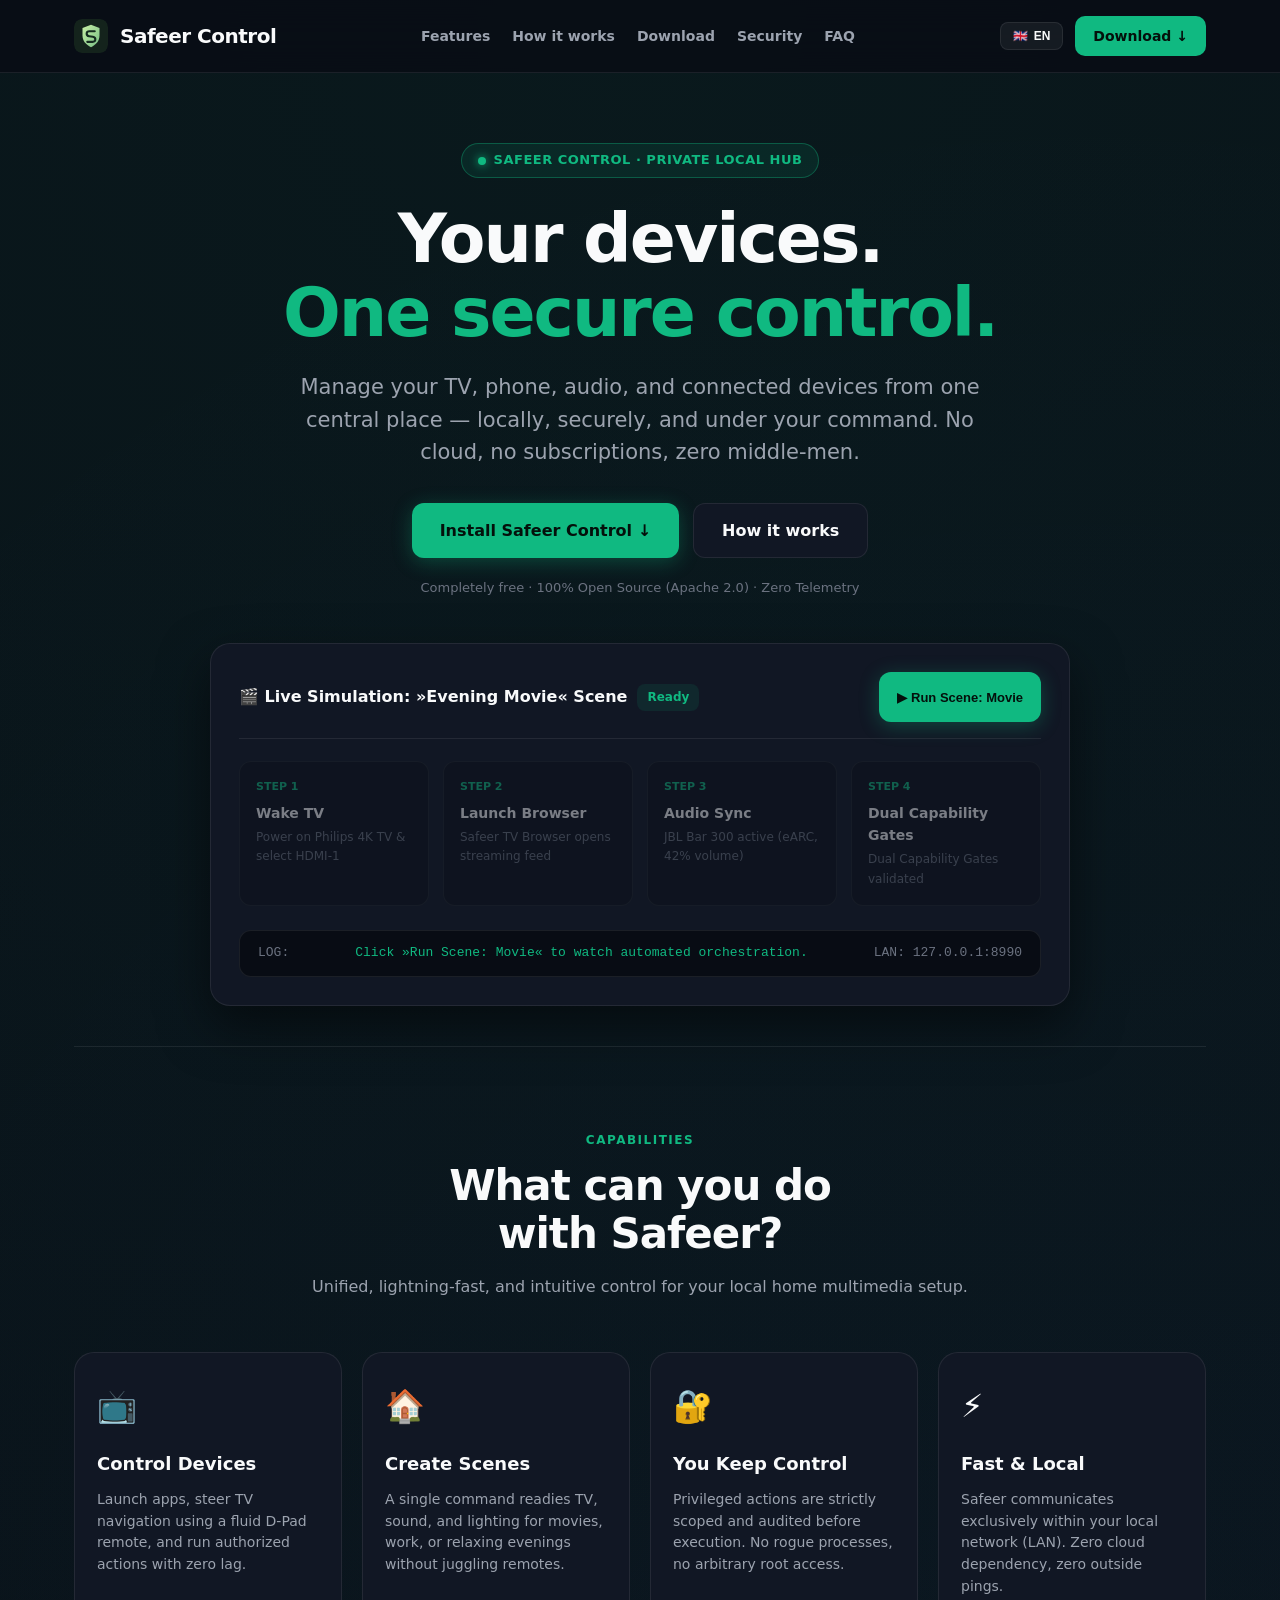
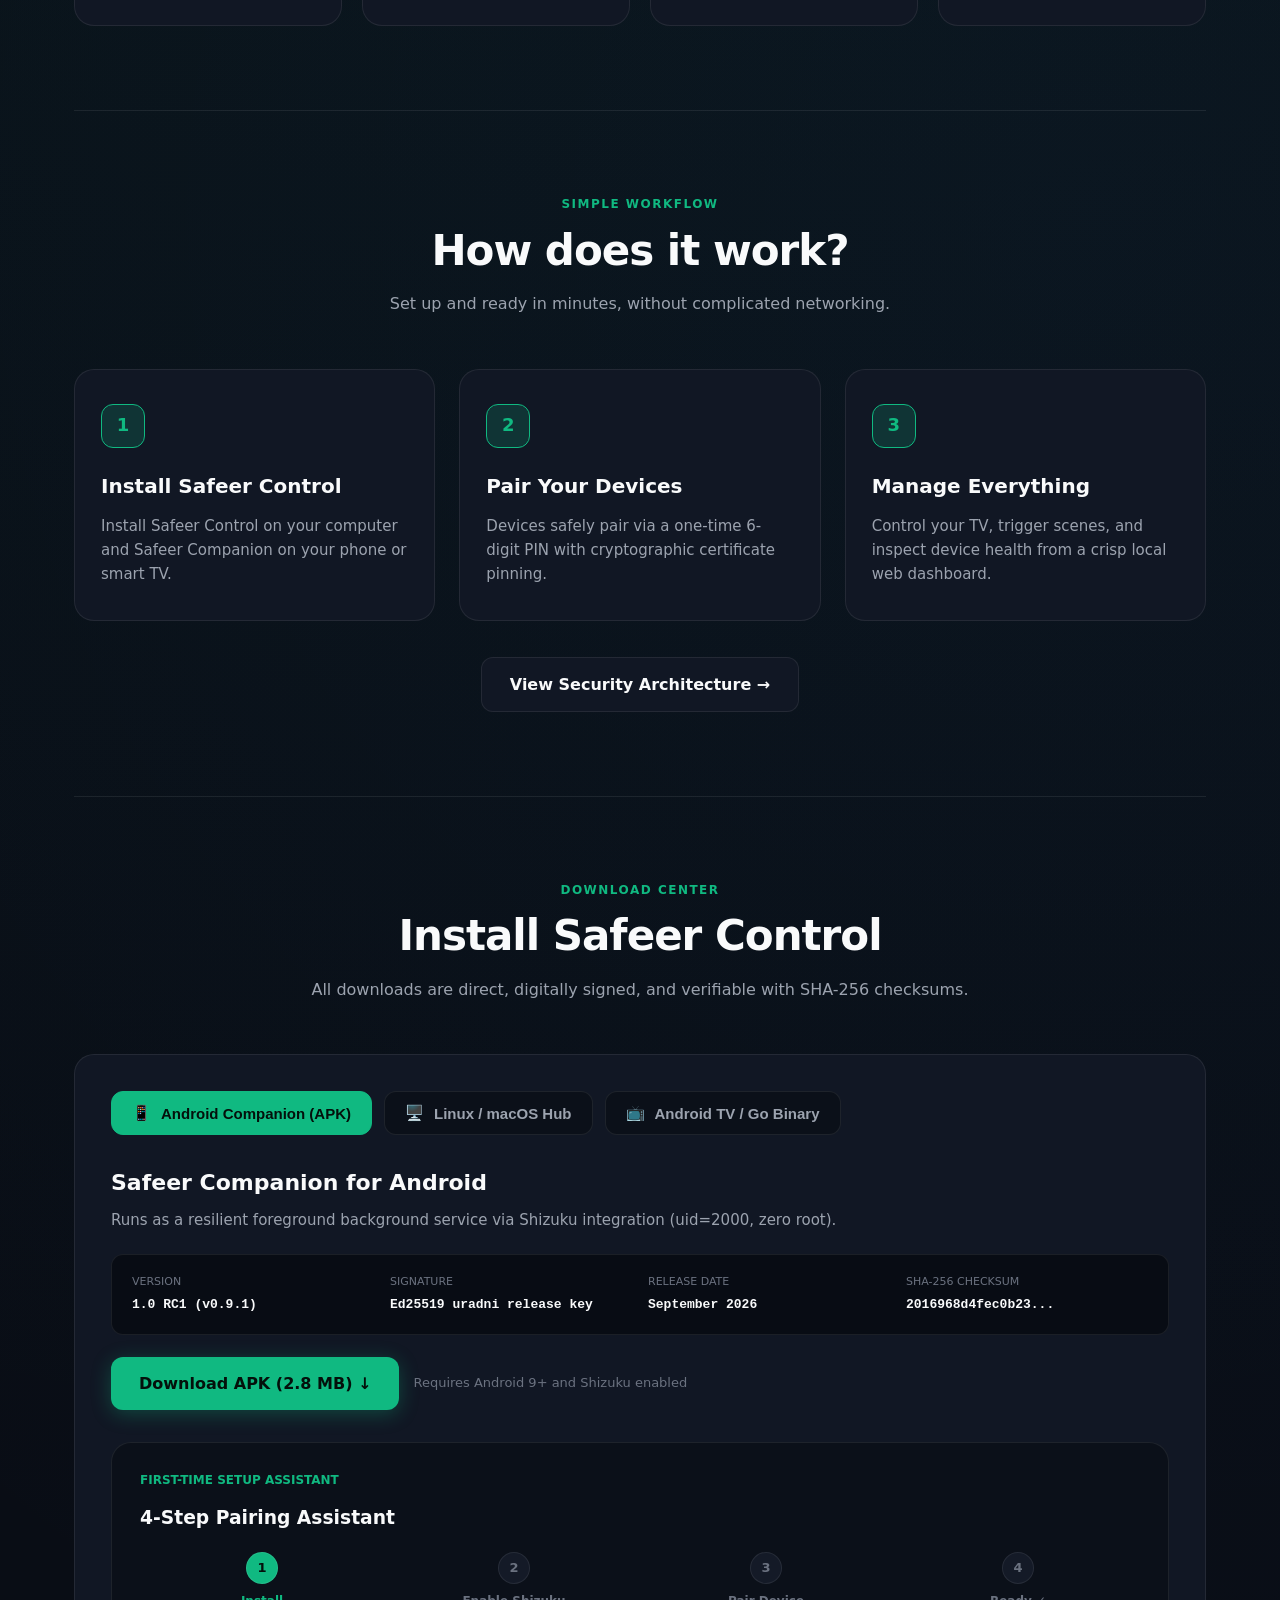
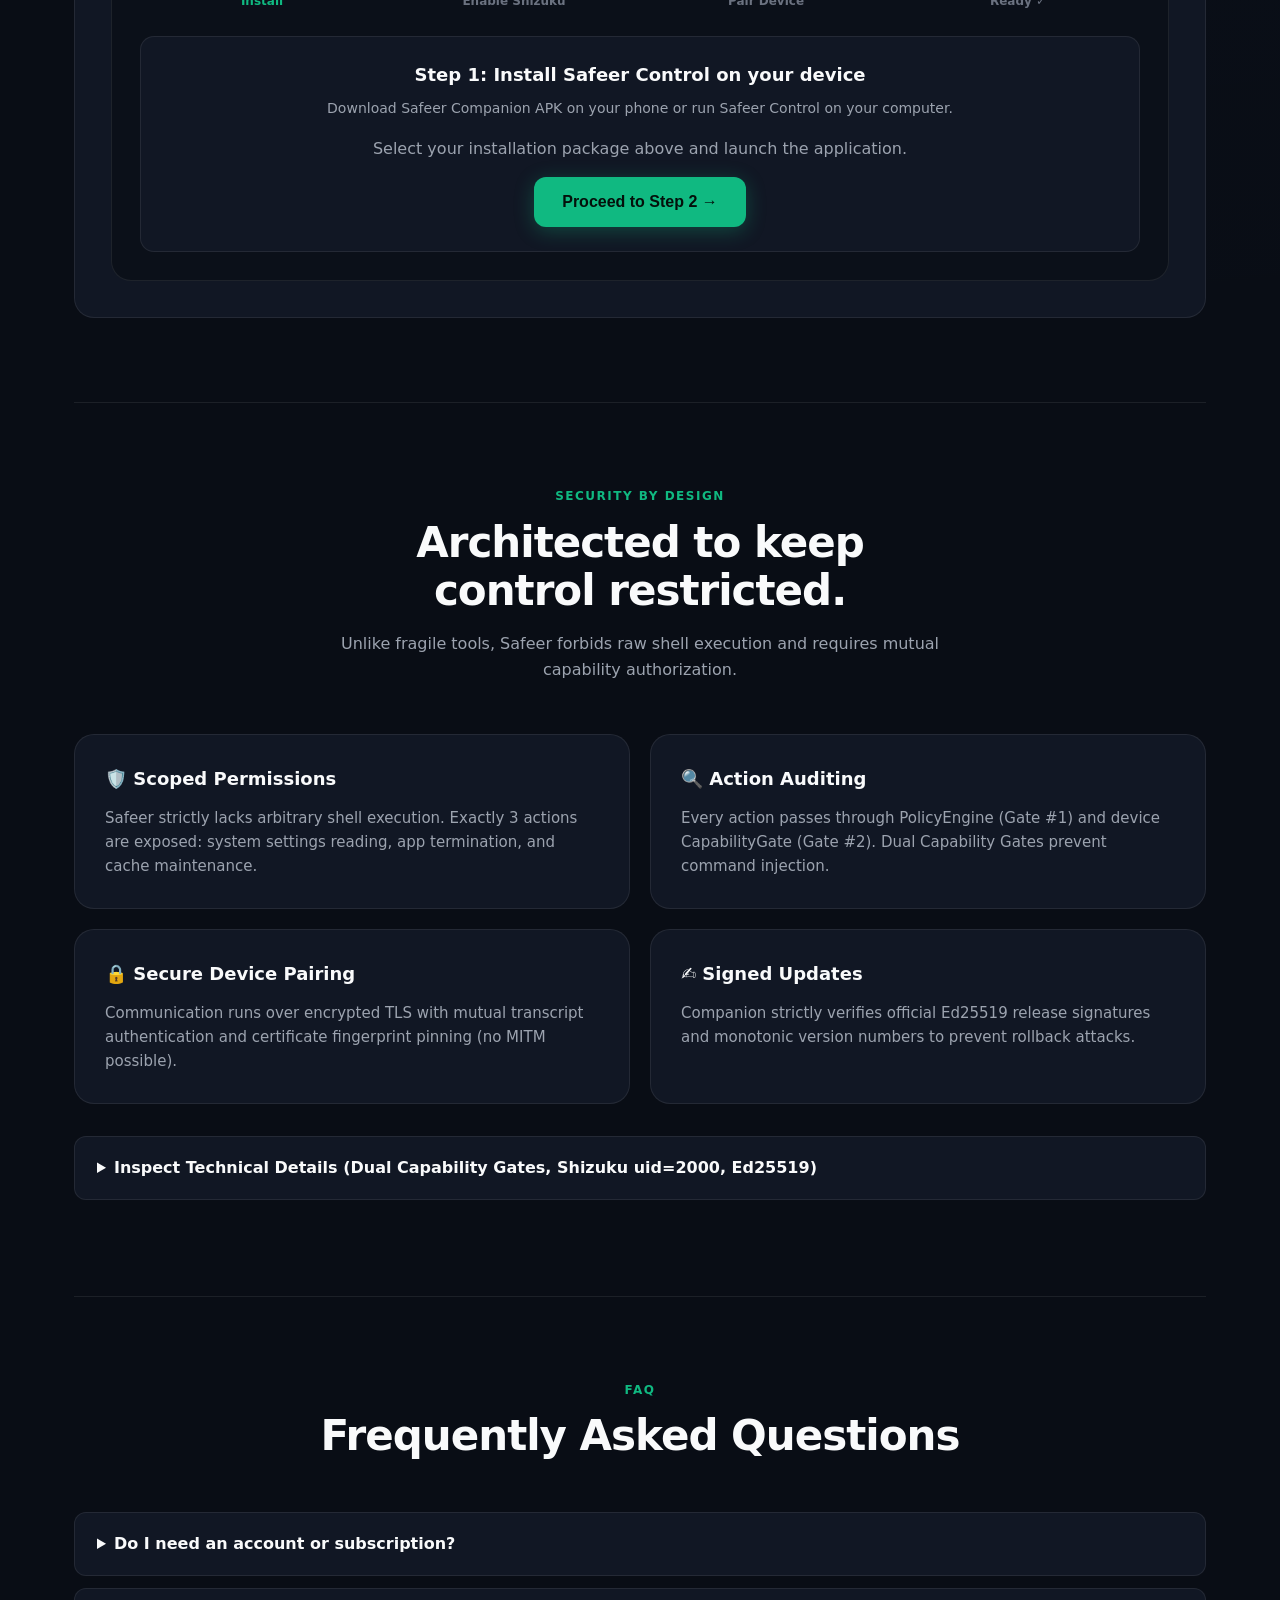
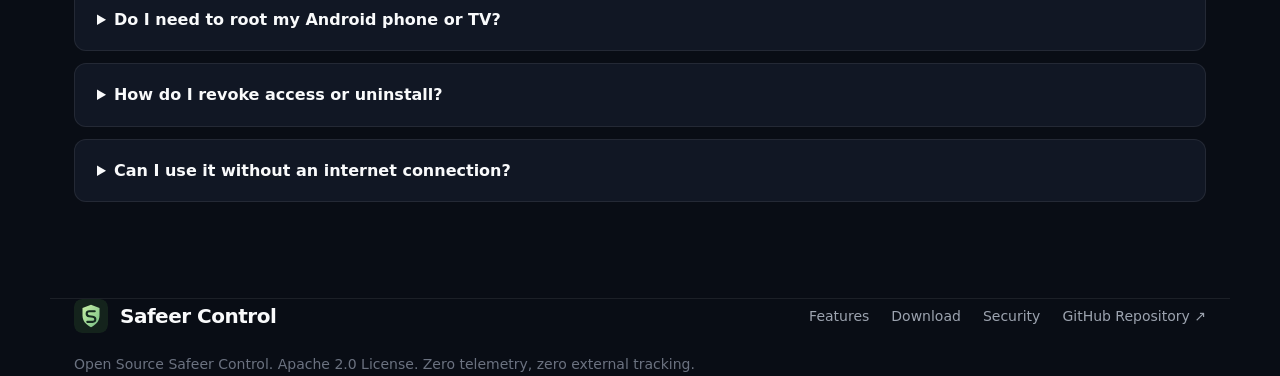
==== commit d67ef5fb: "fix(portal): match flag with language code and ensure dynamic browser language auto-detection" ====
--- a/docs/index.html
+++ b/docs/index.html
@@ -5,9 +5,12 @@
   <meta content="width=device-width, initial-scale=1, viewport-fit=cover" name="viewport"/>
   <title>Safeer Control · Vaše naprave. En varen nadzor.</title>
   <meta content="Upravljajte televizor, telefon, zvok in druge naprave iz enega mesta — lokalno, varno in pod vašim nadzorom. Brez oblaka, brez naročnin." name="description"/>
+  <meta name="color-scheme" content="dark"/>
+  <meta name="theme-color" content="#090d15"/>
   <link href="assets/safeer-mark.svg" rel="icon" type="image/svg+xml"/>
   <style>
     :root {
+      color-scheme: dark;
       --bg: #090d15;
       --bg-card: #111724;
       --bg-card-hover: #162032;
@@ -761,7 +764,13 @@
   <header class="nav">
     <div class="wrap nav-inner">
       <a class="brand" href="index.html">
-        <img alt="Safeer" src="assets/safeer-mark.svg"/>Safeer Control
+        <svg xmlns="http://www.w3.org/2000/svg" viewBox="0 0 128 128" width="34" height="34" style="border-radius: 8px; flex-shrink: 0;" aria-label="Safeer Logo">
+          <defs><linearGradient id="mint-brand" x2="1" y2="1"><stop stop-color="#c7efa5"/><stop offset="1" stop-color="#78be86"/></linearGradient></defs>
+          <rect width="128" height="128" rx="30" fill="#14231c"/>
+          <path d="M64 22 96 34v28c0 20-13 35-32 44C45 97 32 82 32 62V34Z" fill="url(#mint-brand)"/>
+          <path d="M78 46H58c-13 0-14 17-1 19l14 2c13 2 12 19-1 19H50" fill="none" stroke="#142b20" stroke-width="8" stroke-linecap="round"/>
+        </svg>
+        <span>Safeer Control</span>
       </a>
       <nav class="nav-center" id="nav-center">
         <a href="#features" data-i18n="nav_features">Funkcije</a>
@@ -772,7 +781,7 @@
       </nav>
       <div class="nav-right">
         <button class="lang-toggle" onclick="toggleLanguage()" title="Preklopi jezik / Switch language" id="lang-btn">
-          🌐 <span>EN</span>
+          🇸🇮 <span>SL</span>
         </button>
         <a class="nav-cta" href="#install" data-i18n="nav_cta">Prenesi ↓</a>
         <button class="mobile-menu-btn" onclick="toggleMobileMenu()" aria-label="Meni">☰</button>
@@ -1128,7 +1137,13 @@
   <footer class="wrap">
     <div class="footer-inner">
       <div class="brand">
-        <img alt="Safeer" src="assets/safeer-mark.svg"/>Safeer Control
+        <svg xmlns="http://www.w3.org/2000/svg" viewBox="0 0 128 128" width="34" height="34" style="border-radius: 8px; flex-shrink: 0;" aria-label="Safeer Logo">
+          <defs><linearGradient id="mint-footer" x2="1" y2="1"><stop stop-color="#c7efa5"/><stop offset="1" stop-color="#78be86"/></linearGradient></defs>
+          <rect width="128" height="128" rx="30" fill="#14231c"/>
+          <path d="M64 22 96 34v28c0 20-13 35-32 44C45 97 32 82 32 62V34Z" fill="url(#mint-footer)"/>
+          <path d="M78 46H58c-13 0-14 17-1 19l14 2c13 2 12 19-1 19H50" fill="none" stroke="#142b20" stroke-width="8" stroke-linecap="round"/>
+        </svg>
+        <span>Safeer Control</span>
       </div>
       <div class="footer-links">
         <a href="#features" data-i18n="nav_features">Funkcije</a>
@@ -1373,29 +1388,64 @@
     let currentLang = "sl";
 
     function detectUserLanguage() {
-      // Preveri shranjeno izbiro
-      const saved = localStorage.getItem("safeer_lang");
-      if (saved && (saved === "sl" || saved === "en")) {
-        return saved;
-      }
-      // Samodejno zaznaj jezik brskalnika
-      const navLang = (navigator.languages && navigator.languages.length) ? navigator.languages[0] : (navigator.language || "en");
-      return navLang.toLowerCase().startsWith("sl") ? "sl" : "en";
-    }
-
-    function applyLanguage(lang) {
-      currentLang = lang;
-      localStorage.setItem("safeer_lang", lang);
-      document.documentElement.lang = lang;
-
-      // Posodobi gumb za jezik
+      // 1. Prioriteta: URL parameter (?lang=sl ali ?lang=en)
+      try {
+        const urlParams = new URLSearchParams(window.location.search);
+        const paramLang = urlParams.get("lang");
+        if (paramLang && (paramLang === "sl" || paramLang === "en")) {
+          return paramLang;
+        }
+      } catch (e) {}
+
+      // 2. Eksplicitna ročna izbira uporabnika (če je kliknil na gumb)
+      try {
+        const manualSaved = localStorage.getItem("safeer_user_lang");
+        if (manualSaved && (manualSaved === "sl" || manualSaved === "en")) {
+          return manualSaved;
+        }
+      } catch (e) {}
+
+      // 3. Samodejno zaznavanje jezika brskalnika (navigator.languages / navigator.language)
+      const languages = (navigator.languages && navigator.languages.length)
+        ? navigator.languages
+        : [navigator.language || navigator.userLanguage || "en"];
+
+      for (let i = 0; i < languages.length; i++) {
+        const l = languages[i];
+        if (!l) continue;
+        const clean = String(l).toLowerCase();
+        if (clean.startsWith("sl")) {
+          return "sl";
+        }
+      }
+      return "en";
+    }
+
+    function applyLanguage(lang, isManual = false) {
+      currentLang = (lang === "sl" || lang === "en") ? lang : "sl";
+      if (isManual) {
+        try {
+          localStorage.setItem("safeer_user_lang", currentLang);
+        } catch (e) {}
+      }
+      document.documentElement.lang = currentLang;
+
+      // Posodobi gumb za jezik - zastava in kratica se vedno ujemata (🇸🇮 SL / 🇬🇧 EN)
       const langBtn = document.getElementById("lang-btn");
       if (langBtn) {
-        langBtn.innerHTML = lang === "sl" ? "🇸🇮 <span>EN</span>" : "🇬🇧 <span>SL</span>";
+        if (currentLang === "sl") {
+          langBtn.innerHTML = "🇸🇮 <span>SL</span>";
+          langBtn.title = "Jezik: Slovenščina (kliknite za preklop v English)";
+          langBtn.setAttribute("aria-label", "Jezik: Slovenščina. Kliknite za preklop v angleščino.");
+        } else {
+          langBtn.innerHTML = "🇬🇧 <span>EN</span>";
+          langBtn.title = "Language: English (click to switch to Slovenščina)";
+          langBtn.setAttribute("aria-label", "Language: English. Click to switch to Slovenian.");
+        }
       }
 
       // Prevedi vse elemente z data-i18n
-      const dict = i18n[lang] || i18n["sl"];
+      const dict = i18n[currentLang] || i18n["sl"];
       document.querySelectorAll("[data-i18n]").forEach(el => {
         const key = el.getAttribute("data-i18n");
         if (dict[key]) {
@@ -1410,7 +1460,8 @@
     }
 
     function toggleLanguage() {
-      applyLanguage(currentLang === "sl" ? "en" : "sl");
+      const nextLang = currentLang === "sl" ? "en" : "sl";
+      applyLanguage(nextLang, true);
     }
 
     // Mobilni meni
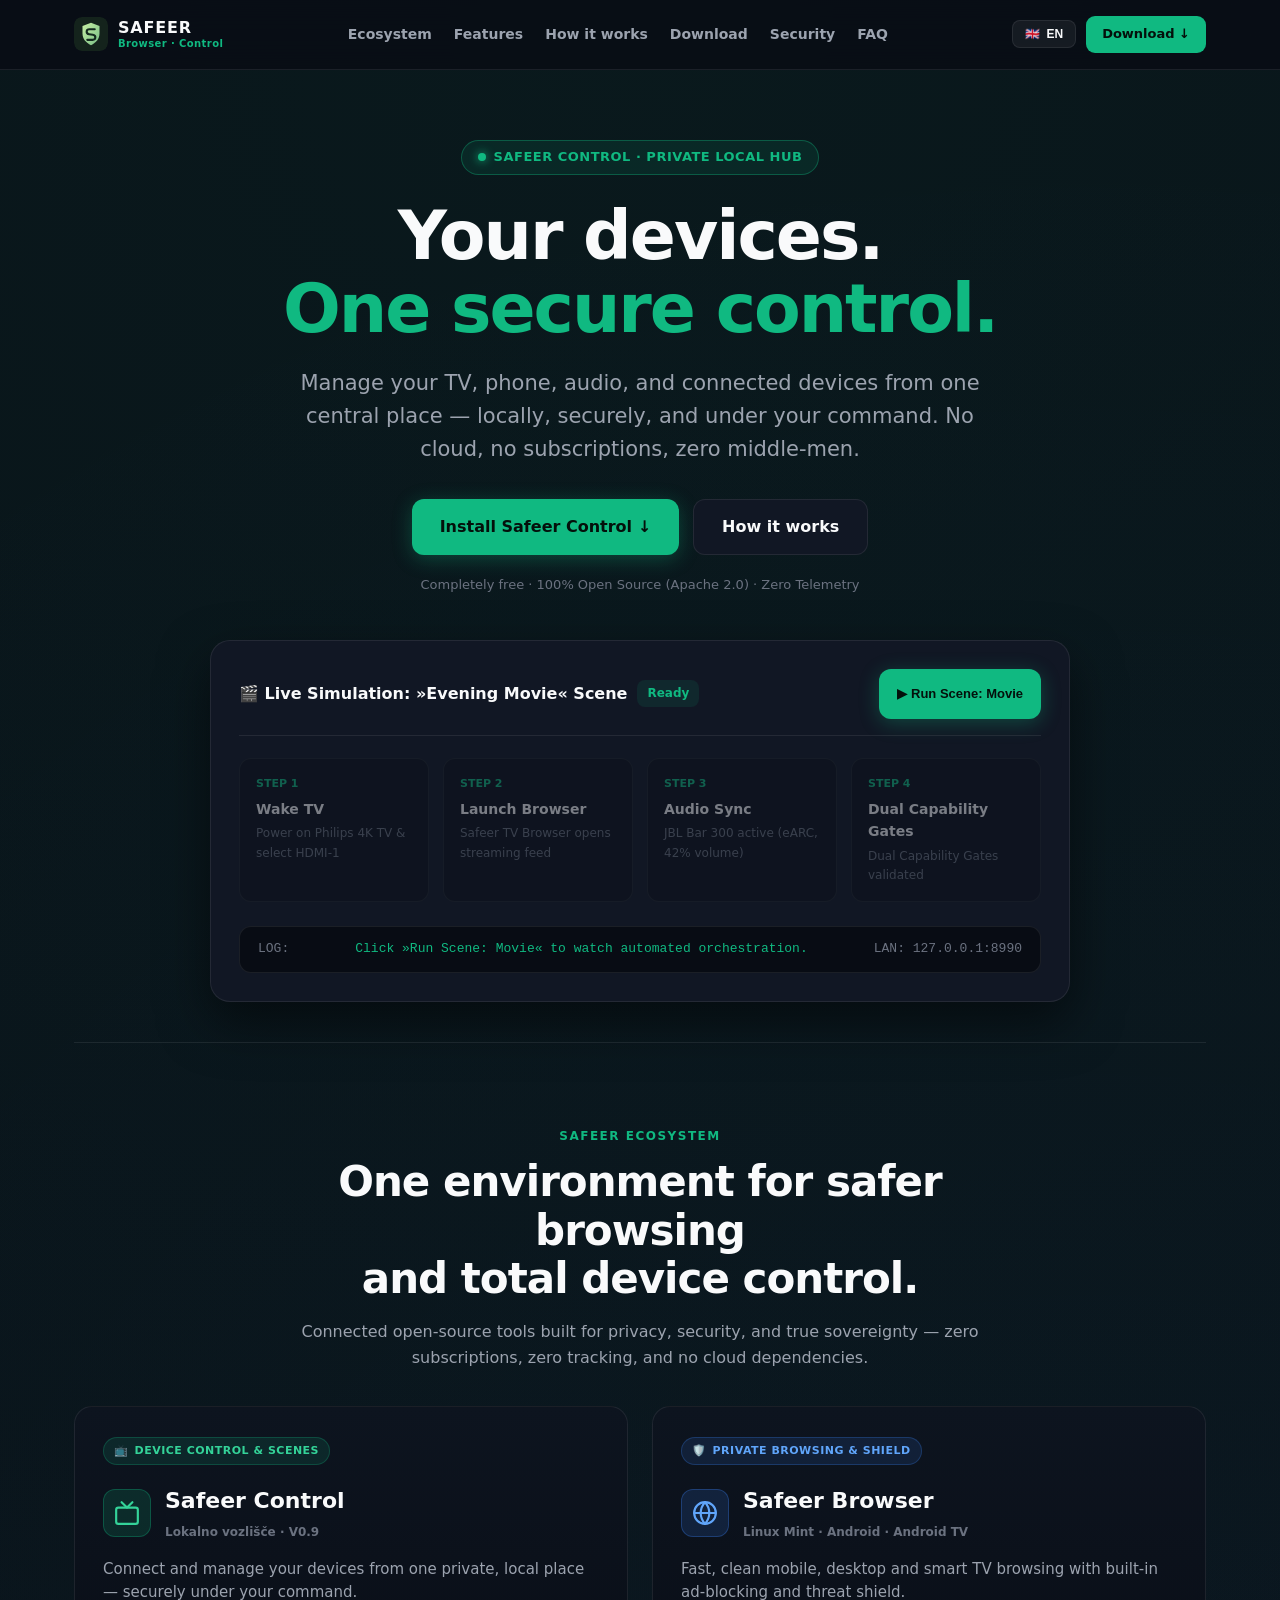
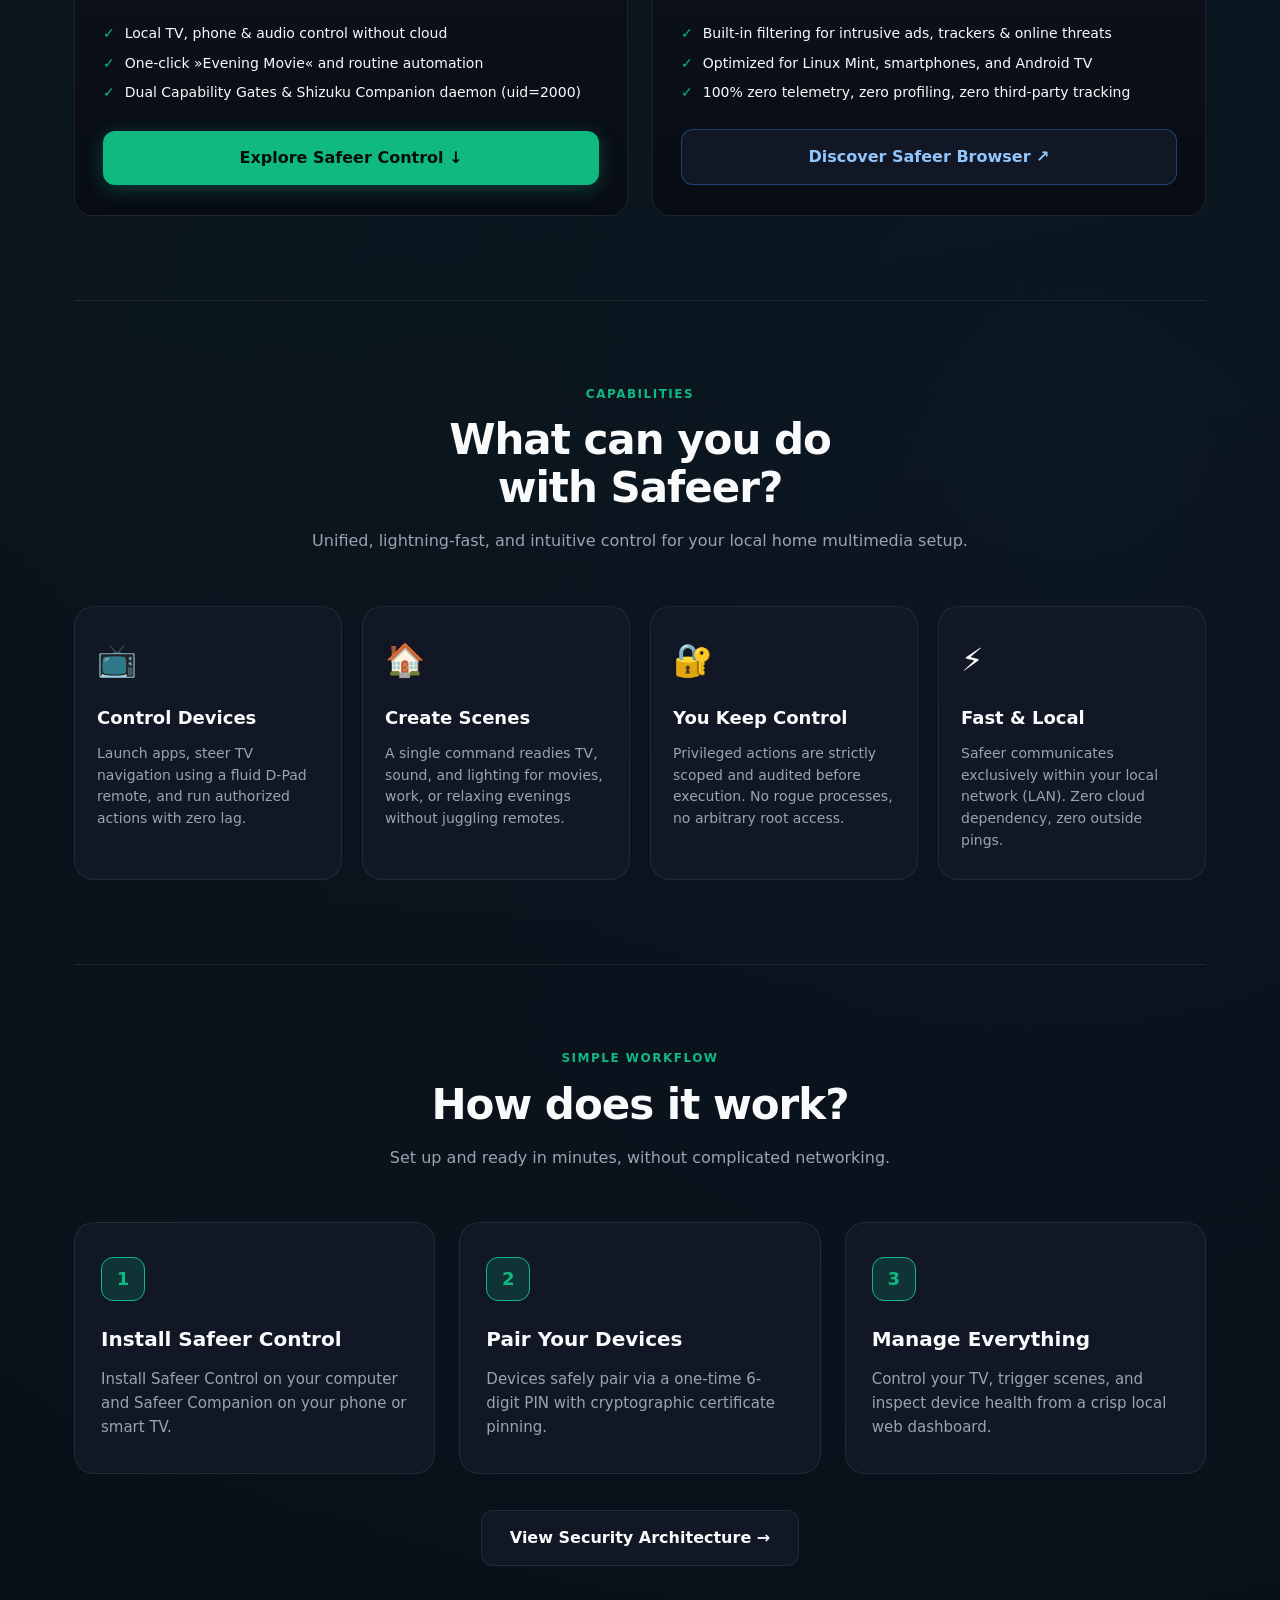
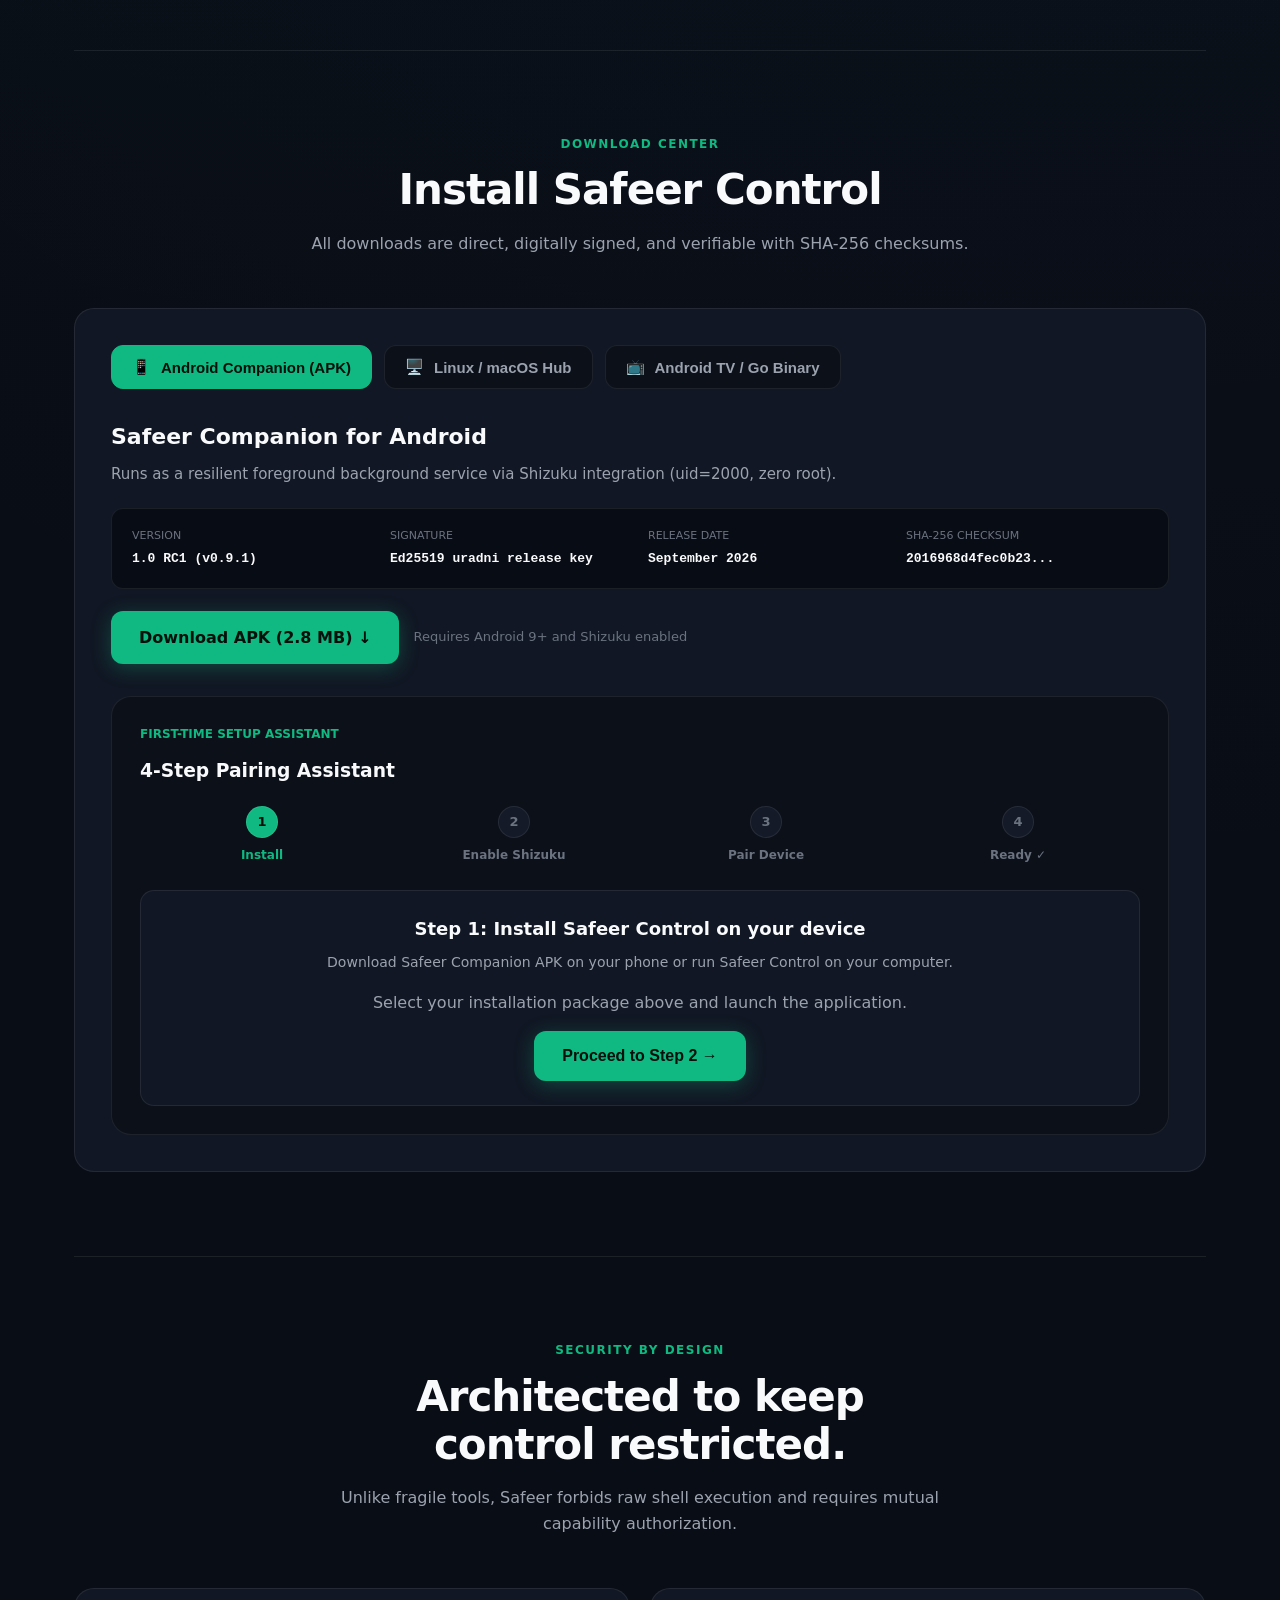
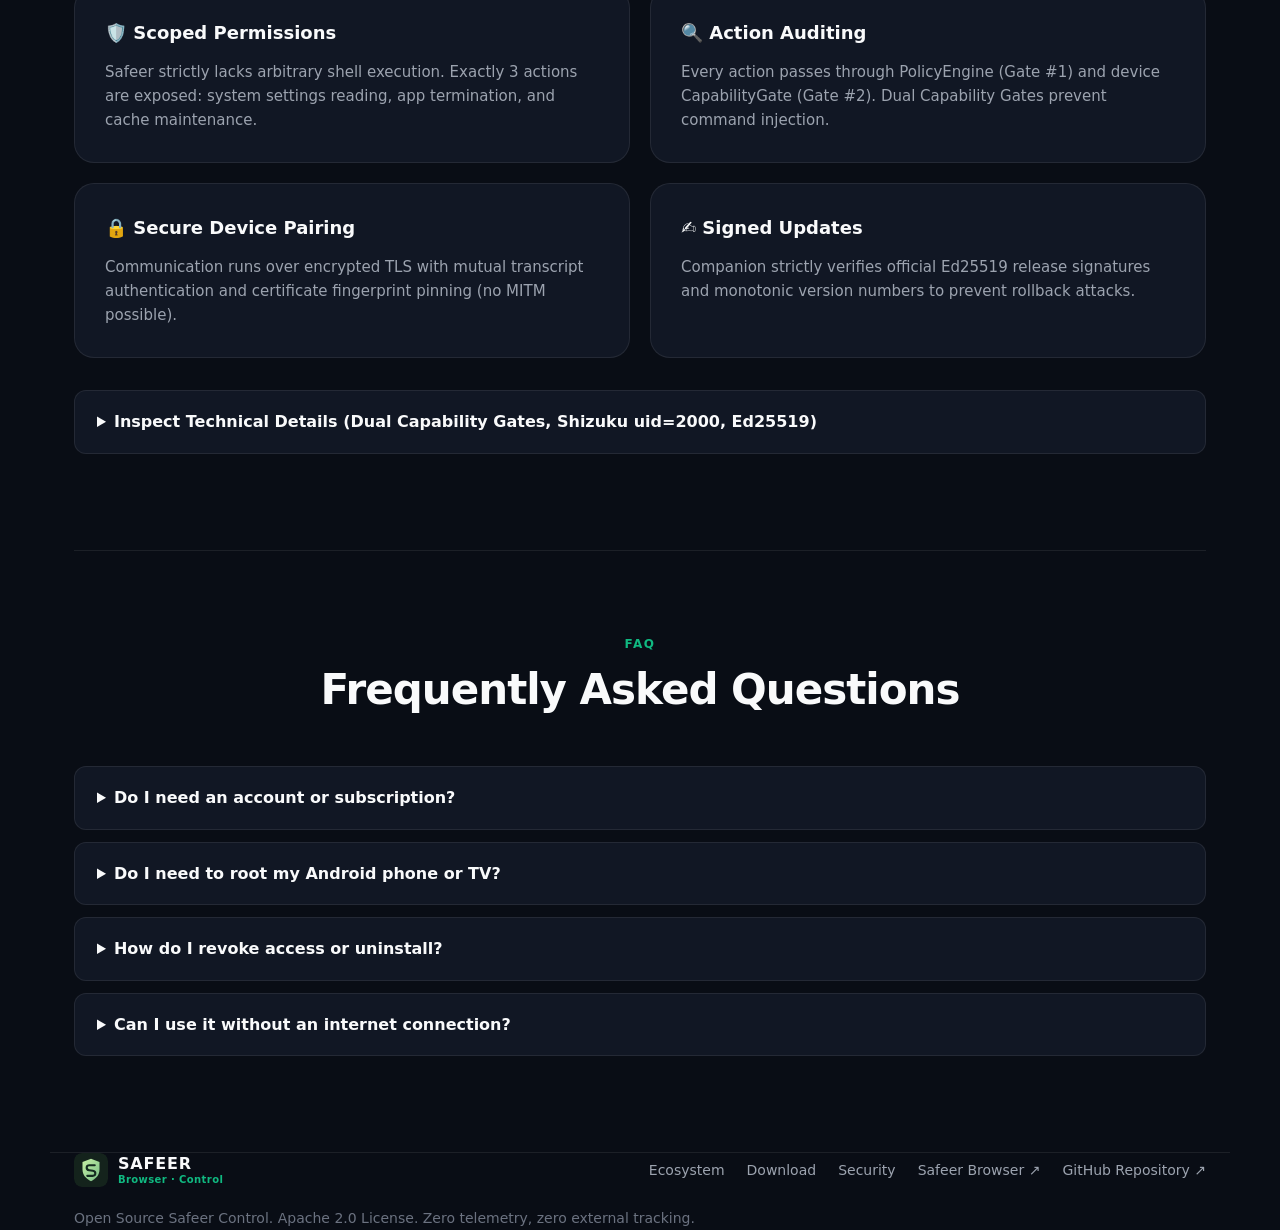
==== commit 33306a47: "feat(ecosystem): add Safeer ecosystem branding, mobile nav-cta optimization, and domain routing stru" ====
--- a/docs/index.html
+++ b/docs/index.html
@@ -78,17 +78,32 @@
     .brand {
       display: inline-flex;
       align-items: center;
-      gap: 12px;
+      gap: 10px;
       text-decoration: none;
       color: var(--text);
-      font-size: 20px;
-      font-weight: 800;
-      letter-spacing: -0.5px;
-    }
-    .brand img {
+    }
+    .brand img, .brand svg {
       width: 34px;
       height: 34px;
       border-radius: 8px;
+      flex-shrink: 0;
+    }
+    .brand-text {
+      display: flex;
+      flex-direction: column;
+      line-height: 1.15;
+    }
+    .brand-name {
+      font-size: 16px;
+      font-weight: 850;
+      letter-spacing: 0.8px;
+      color: var(--text);
+    }
+    .brand-sub {
+      font-size: 10px;
+      font-weight: 600;
+      color: var(--accent);
+      letter-spacing: 0.4px;
     }
     .nav-center {
       display: flex;
@@ -108,7 +123,7 @@
     .nav-right {
       display: flex;
       align-items: center;
-      gap: 12px;
+      gap: 10px;
     }
     .lang-toggle {
       background: rgba(255, 255, 255, 0.06);
@@ -122,6 +137,7 @@
       display: inline-flex;
       align-items: center;
       gap: 6px;
+      white-space: nowrap;
       transition: all 0.2s;
     }
     .lang-toggle:hover {
@@ -132,13 +148,14 @@
       background: var(--accent);
       color: #04100b !important;
       font-weight: 750 !important;
-      padding: 9px 18px;
-      border-radius: 10px;
+      padding: 8px 16px;
+      border-radius: 9px;
       text-decoration: none;
-      font-size: 14px;
+      font-size: 13px;
       display: inline-flex;
       align-items: center;
       gap: 6px;
+      white-space: nowrap;
       transition: all 0.2s;
     }
     .nav-cta:hover {
@@ -679,9 +696,150 @@
     }
 
     /* ==========================================================================
+       Safeer Ekosistem Section
+       ========================================================================== */
+    .ecosystem-grid {
+      display: grid;
+      grid-template-columns: repeat(2, 1fr);
+      gap: 24px;
+      margin-top: 36px;
+    }
+    .ecosystem-card {
+      background: linear-gradient(180deg, #0d141f 0%, #080c14 100%);
+      border: 1px solid var(--border);
+      border-radius: 18px;
+      padding: 30px 28px;
+      display: flex;
+      flex-direction: column;
+      position: relative;
+      transition: transform 0.2s, border-color 0.2s;
+    }
+    .ecosystem-card:hover {
+      transform: translateY(-2px);
+      border-color: rgba(16, 185, 129, 0.4);
+    }
+    .eco-badge {
+      display: inline-flex;
+      align-items: center;
+      gap: 6px;
+      font-size: 11px;
+      font-weight: 700;
+      text-transform: uppercase;
+      letter-spacing: 0.5px;
+      padding: 4px 10px;
+      border-radius: 20px;
+      width: fit-content;
+      margin-bottom: 18px;
+    }
+    .eco-badge-control {
+      background: rgba(16, 185, 129, 0.12);
+      color: #34d399;
+      border: 1px solid rgba(16, 185, 129, 0.25);
+    }
+    .eco-badge-browser {
+      background: rgba(59, 130, 246, 0.12);
+      color: #60a5fa;
+      border: 1px solid rgba(59, 130, 246, 0.25);
+    }
+    .eco-head {
+      display: flex;
+      align-items: center;
+      gap: 14px;
+      margin-bottom: 14px;
+    }
+    .eco-icon-wrap {
+      width: 48px;
+      height: 48px;
+      border-radius: 12px;
+      display: flex;
+      align-items: center;
+      justify-content: center;
+      flex-shrink: 0;
+    }
+    .control-icon {
+      background: rgba(16, 185, 129, 0.15);
+      color: #34d399;
+      border: 1px solid rgba(16, 185, 129, 0.3);
+    }
+    .browser-icon {
+      background: rgba(59, 130, 246, 0.15);
+      color: #60a5fa;
+      border: 1px solid rgba(59, 130, 246, 0.3);
+    }
+    .eco-head h3 {
+      font-size: 22px;
+      font-weight: 800;
+      color: var(--text);
+      margin: 0;
+    }
+    .eco-sub {
+      font-size: 12px;
+      color: var(--text-dim);
+      font-weight: 600;
+    }
+    .eco-desc {
+      color: var(--text-muted);
+      font-size: 15px;
+      line-height: 1.55;
+      margin: 0 0 20px 0;
+    }
+    .eco-features {
+      list-style: none;
+      padding: 0;
+      margin: 0 0 26px 0;
+      display: flex;
+      flex-direction: column;
+      gap: 10px;
+      flex-grow: 1;
+    }
+    .eco-features li {
+      font-size: 14px;
+      color: var(--text);
+      display: flex;
+      align-items: flex-start;
+      gap: 10px;
+      line-height: 1.4;
+    }
+    .eco-features .chk {
+      color: var(--accent);
+      font-weight: bold;
+    }
+    .eco-footer {
+      margin-top: auto;
+    }
+    .eco-footer .btn {
+      width: 100%;
+      text-align: center;
+      justify-content: center;
+    }
+    .eco-btn-out {
+      border: 1px solid rgba(59, 130, 246, 0.4) !important;
+      color: #93c5fd !important;
+    }
+    .eco-btn-out:hover {
+      background: rgba(59, 130, 246, 0.15) !important;
+      border-color: #60a5fa !important;
+    }
+    .mobile-sublinks {
+      padding-left: 14px;
+      display: flex;
+      flex-direction: column;
+      gap: 8px;
+      margin: -6px 0 6px 0;
+      border-left: 2px solid rgba(16, 185, 129, 0.25);
+    }
+    .mobile-sublinks a {
+      font-size: 13px !important;
+      padding: 4px 0 !important;
+    }
+
+    /* ==========================================================================
        RESPONSIVE DESIGN (Mobile, Tablet, Desktop, 4K TV)
        ========================================================================== */
     @media (max-width: 960px) {
+      .ecosystem-grid {
+        grid-template-columns: 1fr;
+      }
       .grid-4 {
         grid-template-columns: repeat(2, 1fr);
       }
@@ -714,18 +872,57 @@
 
     @media (max-width: 640px) {
       .wrap {
-        padding: 0 16px;
+        padding: 0 14px;
+      }
+      .nav-inner {
+        gap: 8px;
+      }
+      .nav-right {
+        gap: 6px;
+      }
+      .brand {
+        gap: 8px;
+      }
+      .brand img, .brand svg {
+        width: 30px;
+        height: 30px;
+      }
+      .brand-name {
+        font-size: 14px;
+        letter-spacing: 0.5px;
+      }
+      .brand-sub {
+        font-size: 9px;
+      }
+      .lang-toggle {
+        padding: 5px 8px;
+        font-size: 11px;
+        gap: 4px;
+        border-radius: 7px;
+      }
+      .nav-cta {
+        padding: 5px 11px;
+        font-size: 12px;
+        font-weight: 750;
+        border-radius: 8px;
+        white-space: nowrap;
+        gap: 4px;
+      }
+      .mobile-menu-btn {
+        padding: 5px 9px;
+        font-size: 15px;
+        border-radius: 7px;
       }
       .grid-4, .demo-steps {
         grid-template-columns: 1fr;
       }
       .hero {
-        padding: 50px 0 30px;
+        padding: 40px 0 24px;
       }
       .hero-actions .btn {
         width: 100%;
       }
-      .install-box, .wizard-card, .demo-container {
+      .install-box, .wizard-card, .demo-container, .ecosystem-card {
         padding: 20px 16px;
       }
       .wizard-step-node span {
@@ -734,6 +931,16 @@
       .pin-display {
         font-size: 26px;
         letter-spacing: 4px;
+      }
+    }
+
+    @media (max-width: 380px) {
+      .brand-sub {
+        display: none;
+      }
+      .nav-cta {
+        padding: 5px 8px;
+        font-size: 11px;
       }
     }
 
@@ -770,9 +977,13 @@
           <path d="M64 22 96 34v28c0 20-13 35-32 44C45 97 32 82 32 62V34Z" fill="url(#mint-brand)"/>
           <path d="M78 46H58c-13 0-14 17-1 19l14 2c13 2 12 19-1 19H50" fill="none" stroke="#142b20" stroke-width="8" stroke-linecap="round"/>
         </svg>
-        <span>Safeer Control</span>
+        <div class="brand-text">
+          <span class="brand-name">SAFEER</span>
+          <span class="brand-sub">Browser · Control</span>
+        </div>
       </a>
       <nav class="nav-center" id="nav-center">
+        <a href="#ecosystem" data-i18n="nav_ecosystem">Ekosistem</a>
         <a href="#features" data-i18n="nav_features">Funkcije</a>
         <a href="#how-it-works" data-i18n="nav_how">Kako deluje</a>
         <a href="#install" data-i18n="nav_install">Namestitev</a>
@@ -789,6 +1000,11 @@
     </div>
     <!-- Mobilni meni -->
     <div class="mobile-menu" id="mobile-menu" style="display:none;">
+      <a href="#ecosystem" onclick="closeMobileMenu()" data-i18n="nav_ecosystem" style="color: var(--accent); font-weight: 700;">🌐 Safeer Ekosistem</a>
+      <div class="mobile-sublinks">
+        <a href="#install" onclick="closeMobileMenu()">↳ <strong>Safeer Control</strong> — upravljanje naprav & scene</a>
+        <a href="https://memelandfaner.github.io/-safeer-browser/" target="_blank" rel="noopener" style="color: #60a5fa;">↳ <strong>Safeer Browser</strong> — hitro & varno brskanje ↗</a>
+      </div>
       <a href="#features" onclick="closeMobileMenu()" data-i18n="nav_features">Funkcije</a>
       <a href="#how-it-works" onclick="closeMobileMenu()" data-i18n="nav_how">Kako deluje</a>
       <a href="#install" onclick="closeMobileMenu()" data-i18n="nav_install">Namestitev</a>
@@ -857,6 +1073,80 @@
       </div>
     </section>
 
+    <!-- 2.5 Razdelek: Safeer Ekosistem -->
+    <section class="section" id="ecosystem">
+      <div class="section-head text-center" style="text-align: center; max-width: 780px; margin: 0 auto 36px;">
+        <div class="eyebrow" data-i18n="ecosystem_eyebrow">Safeer ekosistem</div>
+        <h2 data-i18n="ecosystem_title">Eno okolje za varnejše brskanje<br/>in nadzor vaših naprav.</h2>
+        <p class="section-desc" data-i18n="ecosystem_lead" style="color: var(--text-muted); font-size: 16px; margin-top: 10px;">
+          Povezana odprtokodna orodja za vašo zasebnost, varnost in popoln nadzor — brez naročnin, brez sledenja in brez zanašanja na oblak.
+        </p>
+      </div>
+
+      <div class="ecosystem-grid">
+        <!-- Kartica 1: Safeer Control -->
+        <article class="ecosystem-card">
+          <div class="eco-badge eco-badge-control">
+            <span>📺</span> <span data-i18n="eco_control_tag">Nadzor naprav & scene</span>
+          </div>
+          <div class="eco-head">
+            <div class="eco-icon-wrap control-icon">
+              <svg viewBox="0 0 24 24" width="26" height="26" fill="none" stroke="currentColor" stroke-width="2" stroke-linecap="round" stroke-linejoin="round">
+                <rect x="2" y="7" width="20" height="15" rx="2" ry="2"/>
+                <polyline points="17 2 12 7 7 2"/>
+              </svg>
+            </div>
+            <div>
+              <h3 data-i18n="eco_control_title">Safeer Control</h3>
+              <span class="eco-sub">Lokalno vozlišče · V0.9</span>
+            </div>
+          </div>
+          <p class="eco-desc" data-i18n="eco_control_desc">
+            Povežite in upravljajte svoje naprave iz enega mesta — lokalno, varno in pod vašim nadzorom.
+          </p>
+          <ul class="eco-features">
+            <li><span class="chk">✓</span> <span data-i18n="eco_control_f1">Lokalno upravljanje TV, telefona in zvoka brez oblaka</span></li>
+            <li><span class="chk">✓</span> <span data-i18n="eco_control_f2">Scena »Večerni film« in enostavna avtomatizacija</span></li>
+            <li><span class="chk">✓</span> <span data-i18n="eco_control_f3">Companion demon z dvojnimi vrati zaupanja (uid=2000)</span></li>
+          </ul>
+          <div class="eco-footer">
+            <a class="btn btn-primary" href="#install" data-i18n="eco_control_btn">Več o Safeer Control ↓</a>
+          </div>
+        </article>
+
+        <!-- Kartica 2: Safeer Browser -->
+        <article class="ecosystem-card">
+          <div class="eco-badge eco-badge-browser">
+            <span>🛡️</span> <span data-i18n="eco_browser_tag">Zasebno brskanje & zaščita</span>
+          </div>
+          <div class="eco-head">
+            <div class="eco-icon-wrap browser-icon">
+              <svg viewBox="0 0 24 24" width="26" height="26" fill="none" stroke="currentColor" stroke-width="2" stroke-linecap="round" stroke-linejoin="round">
+                <circle cx="12" cy="12" r="10"/>
+                <line x1="2" y1="12" x2="22" y2="12"/>
+                <path d="M12 2a15.3 15.3 0 0 1 4 10 15.3 15.3 0 0 1-4 10 15.3 15.3 0 0 1-4-10 15.3 15.3 0 0 1 4-10z"/>
+              </svg>
+            </div>
+            <div>
+              <h3 data-i18n="eco_browser_title">Safeer Browser</h3>
+              <span class="eco-sub">Linux Mint · Android · Android TV</span>
+            </div>
+          </div>
+          <p class="eco-desc" data-i18n="eco_browser_desc">
+            Hitro in čisto mobilno brskanje z vgrajeno zaščito in blokiranjem neželenih vsebin.
+          </p>
+          <ul class="eco-features">
+            <li><span class="chk">✓</span> <span data-i18n="eco_browser_f1">Vgrajeno blokiranje vsiljivih oglasov in spletnih groženj</span></li>
+            <li><span class="chk">✓</span> <span data-i18n="eco_browser_f2">Optimizirano za Linux Mint, pametne telefone in Android TV</span></li>
+            <li><span class="chk">✓</span> <span data-i18n="eco_browser_f3">100% brez telemetrije, profiliranja in zunanjega sledenja</span></li>
+          </ul>
+          <div class="eco-footer">
+            <a class="btn btn-secondary eco-btn-out" href="https://memelandfaner.github.io/-safeer-browser/" target="_blank" rel="noopener" data-i18n="eco_browser_btn">Odkrij Safeer Browser ↗</a>
+          </div>
+        </article>
+      </div>
+    </section>
+
     <!-- 3. Sekcija: Kaj lahko naredim s Safeerjem? -->
     <section class="section" id="features">
       <div class="section-head">
@@ -1143,12 +1433,16 @@
           <path d="M64 22 96 34v28c0 20-13 35-32 44C45 97 32 82 32 62V34Z" fill="url(#mint-footer)"/>
           <path d="M78 46H58c-13 0-14 17-1 19l14 2c13 2 12 19-1 19H50" fill="none" stroke="#142b20" stroke-width="8" stroke-linecap="round"/>
         </svg>
-        <span>Safeer Control</span>
+        <div class="brand-text">
+          <span class="brand-name">SAFEER</span>
+          <span class="brand-sub">Browser · Control</span>
+        </div>
       </div>
       <div class="footer-links">
-        <a href="#features" data-i18n="nav_features">Funkcije</a>
+        <a href="#ecosystem" data-i18n="nav_ecosystem">Ekosistem</a>
         <a href="#install" data-i18n="nav_install">Namestitev</a>
         <a href="#security" data-i18n="nav_security">Varnost</a>
+        <a href="https://memelandfaner.github.io/-safeer-browser/" target="_blank" rel="noopener">Safeer Browser ↗</a>
         <a href="https://github.com/memelandfaner/safeer-control" target="_blank" data-i18n="footer_repo">GitHub repozitorij ↗</a>
       </div>
     </div>
@@ -1160,6 +1454,24 @@
     // Slovar za večjezičnost (SL / EN)
     const i18n = {
       sl: {
+        nav_ecosystem: "Ekosistem",
+        ecosystem_eyebrow: "Safeer ekosistem",
+        ecosystem_title: "Eno okolje za varnejše brskanje<br/>in nadzor vaših naprav.",
+        ecosystem_lead: "Povezana odprtokodna orodja za vašo zasebnost, varnost in popoln nadzor — brez naročnin, brez sledenja in brez zanašanja na oblak.",
+        eco_control_tag: "Nadzor naprav & scene",
+        eco_control_title: "Safeer Control",
+        eco_control_desc: "Povežite in upravljajte svoje naprave iz enega mesta — lokalno, varno in pod vašim nadzorom.",
+        eco_control_f1: "Lokalno upravljanje TV, telefona in zvoka brez oblaka",
+        eco_control_f2: "Scena »Večerni film« in enostavna avtomatizacija",
+        eco_control_f3: "Companion demon z dvojnimi vrati zaupanja (uid=2000)",
+        eco_control_btn: "Več o Safeer Control ↓",
+        eco_browser_tag: "Zasebno brskanje & zaščita",
+        eco_browser_title: "Safeer Browser",
+        eco_browser_desc: "Hitro in čisto mobilno brskanje z vgrajeno zaščito in blokiranjem neželenih vsebin.",
+        eco_browser_f1: "Vgrajeno blokiranje vsiljivih oglasov in spletnih groženj",
+        eco_browser_f2: "Optimizirano za Linux Mint, pametne telefone in Android TV",
+        eco_browser_f3: "100% brez telemetrije, profiliranja in zunanjega sledenja",
+        eco_browser_btn: "Odkrij Safeer Browser ↗",
         nav_features: "Funkcije",
         nav_how: "Kako deluje",
         nav_install: "Namestitev",
@@ -1272,6 +1584,24 @@
         footer_copy: "Odprtokodni projekt Safeer Control. Licenca Apache 2.0. Brez telemetrije ali zunanjega sledenja."
       },
       en: {
+        nav_ecosystem: "Ecosystem",
+        ecosystem_eyebrow: "Safeer Ecosystem",
+        ecosystem_title: "One environment for safer browsing<br/>and total device control.",
+        ecosystem_lead: "Connected open-source tools built for privacy, security, and true sovereignty — zero subscriptions, zero tracking, and no cloud dependencies.",
+        eco_control_tag: "Device Control & Scenes",
+        eco_control_title: "Safeer Control",
+        eco_control_desc: "Connect and manage your devices from one private, local place — securely under your command.",
+        eco_control_f1: "Local TV, phone & audio control without cloud",
+        eco_control_f2: "One-click »Evening Movie« and routine automation",
+        eco_control_f3: "Dual Capability Gates & Shizuku Companion daemon (uid=2000)",
+        eco_control_btn: "Explore Safeer Control ↓",
+        eco_browser_tag: "Private Browsing & Shield",
+        eco_browser_title: "Safeer Browser",
+        eco_browser_desc: "Fast, clean mobile, desktop and smart TV browsing with built-in ad-blocking and threat shield.",
+        eco_browser_f1: "Built-in filtering for intrusive ads, trackers & online threats",
+        eco_browser_f2: "Optimized for Linux Mint, smartphones, and Android TV",
+        eco_browser_f3: "100% zero telemetry, zero profiling, zero third-party tracking",
+        eco_browser_btn: "Discover Safeer Browser ↗",
         nav_features: "Features",
         nav_how: "How it works",
         nav_install: "Download",
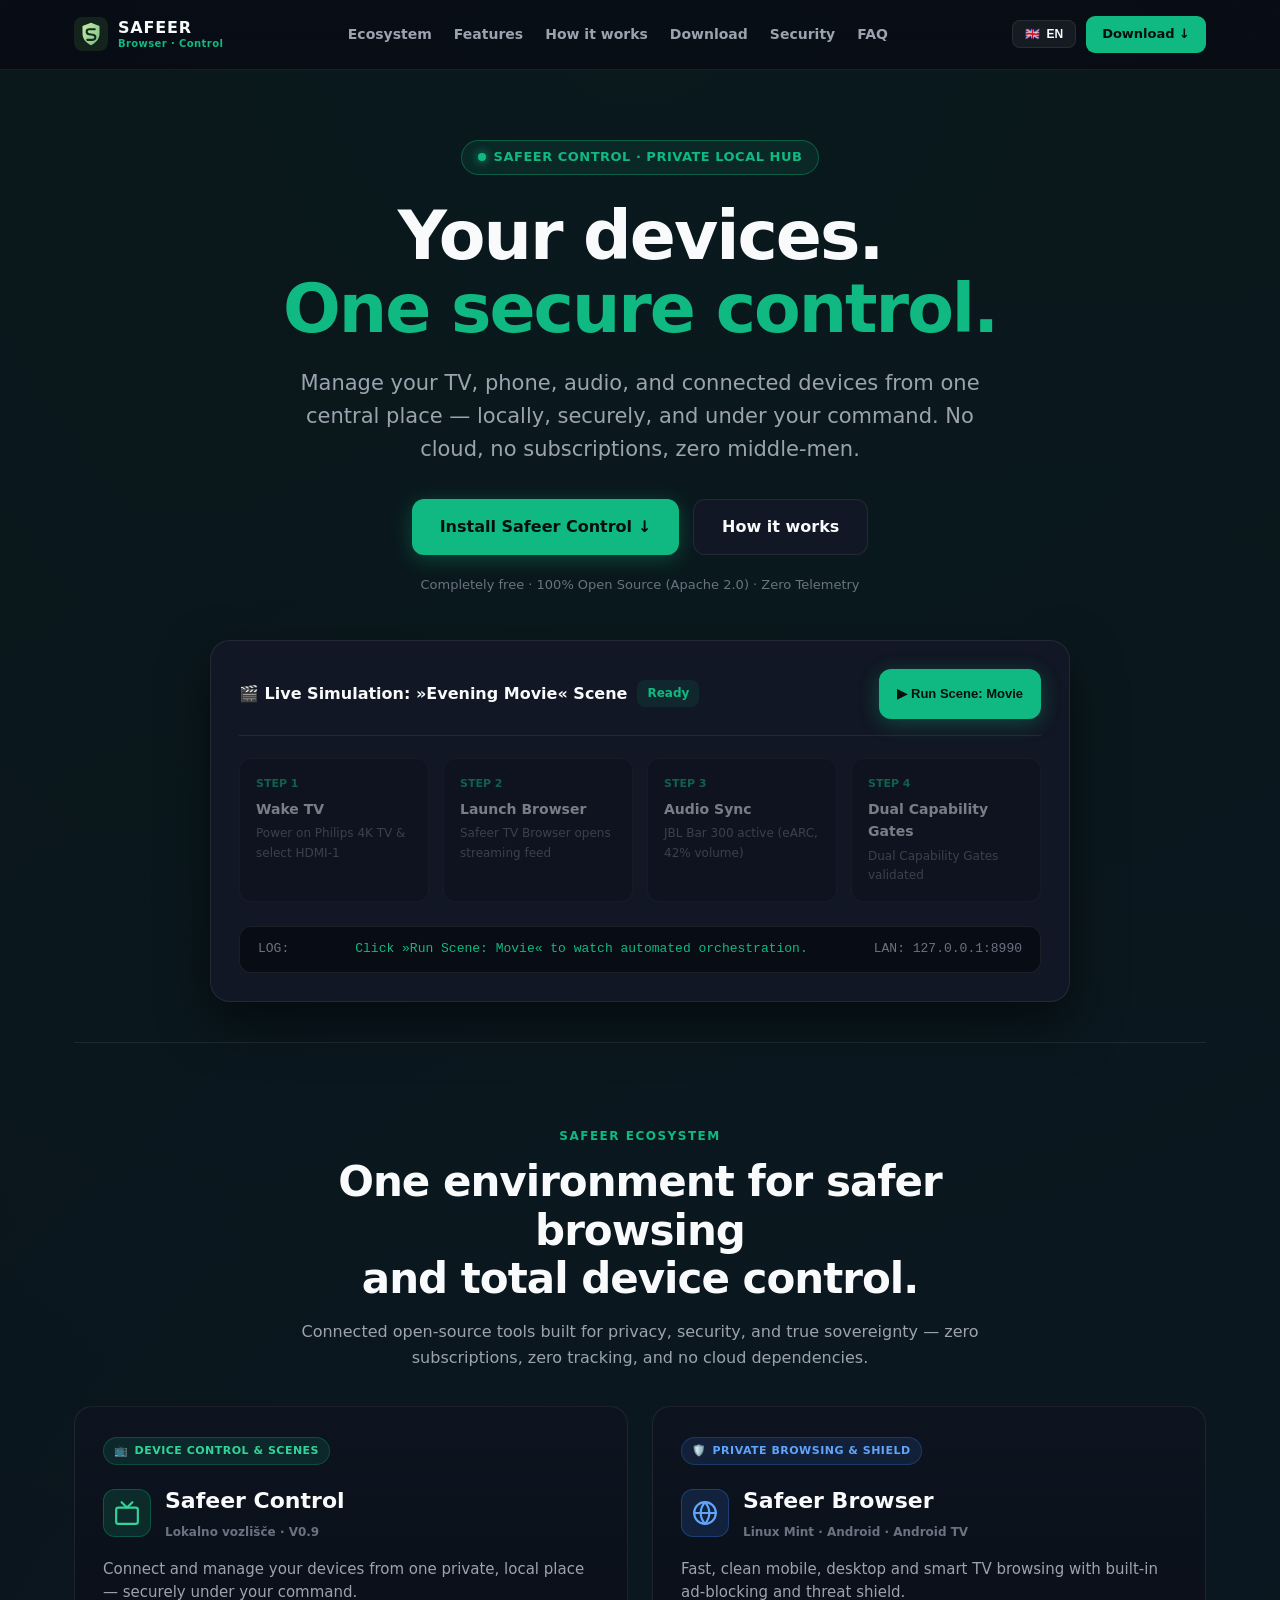
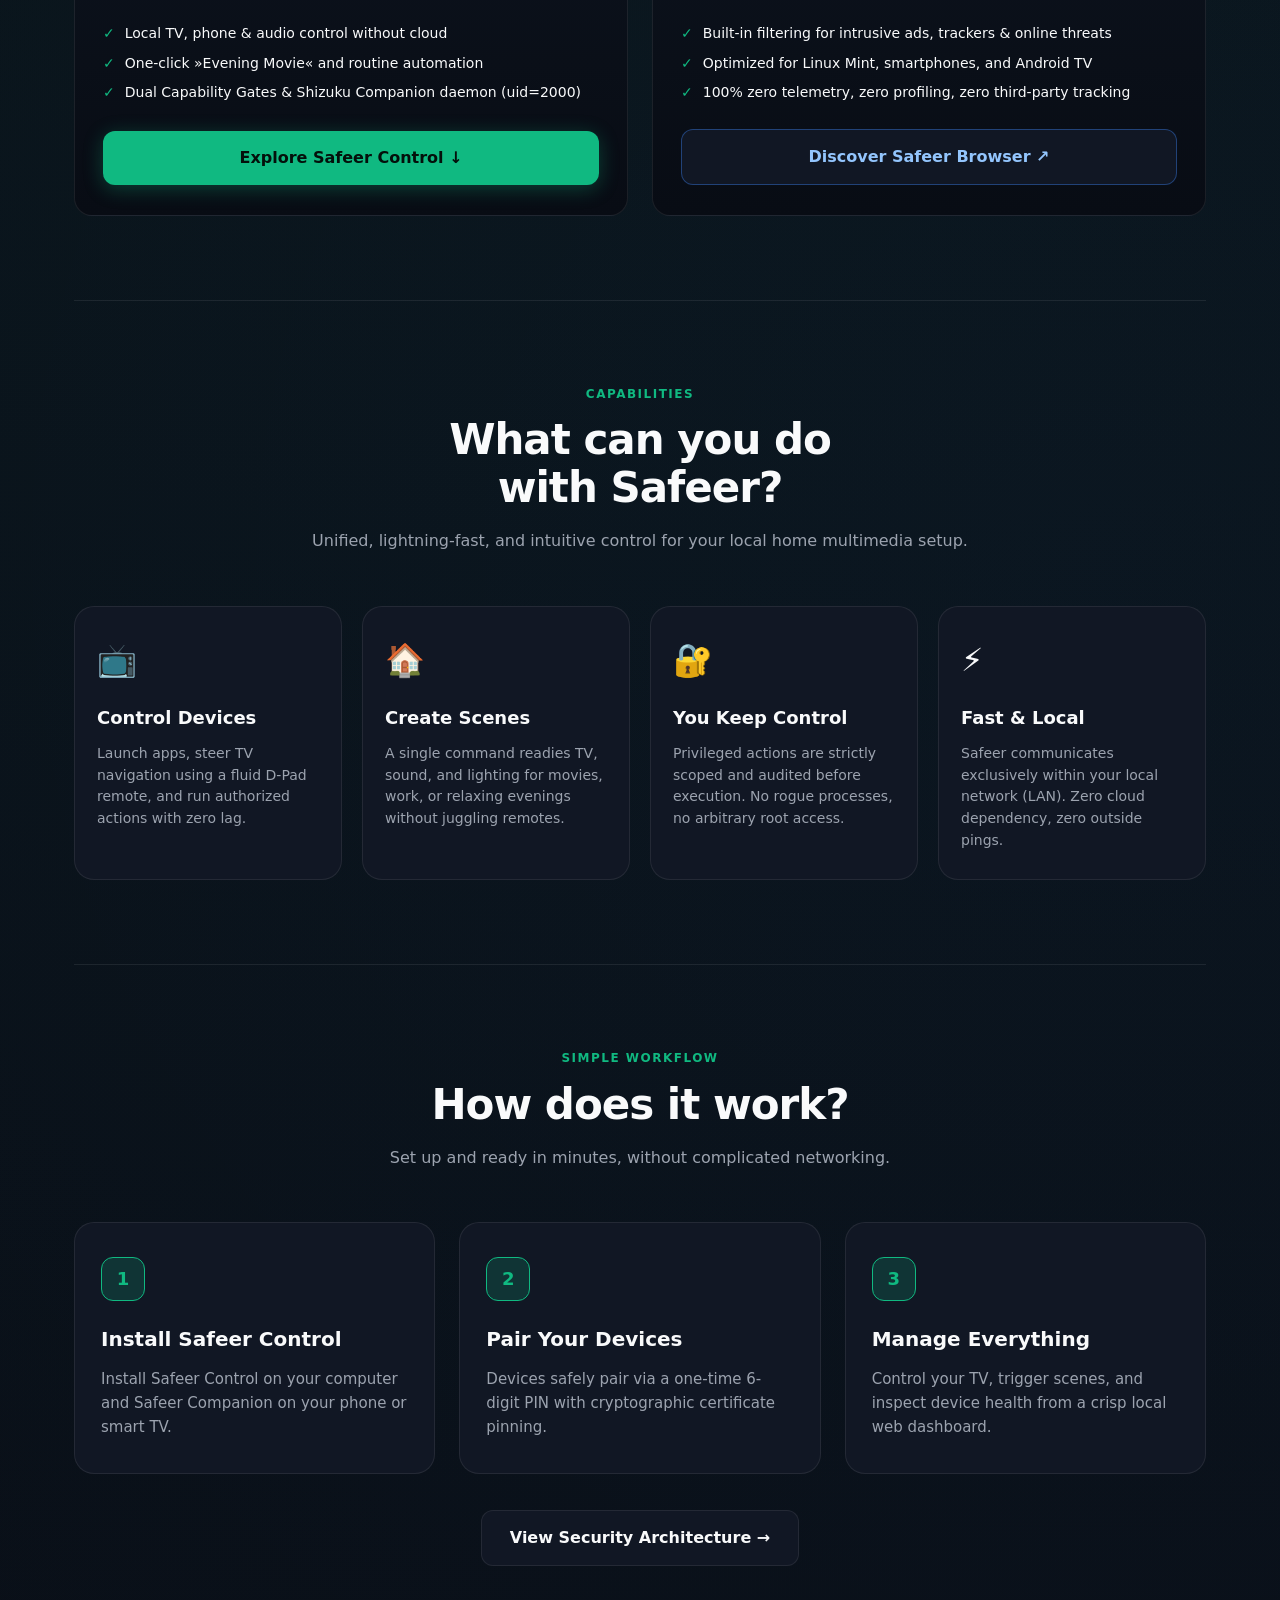
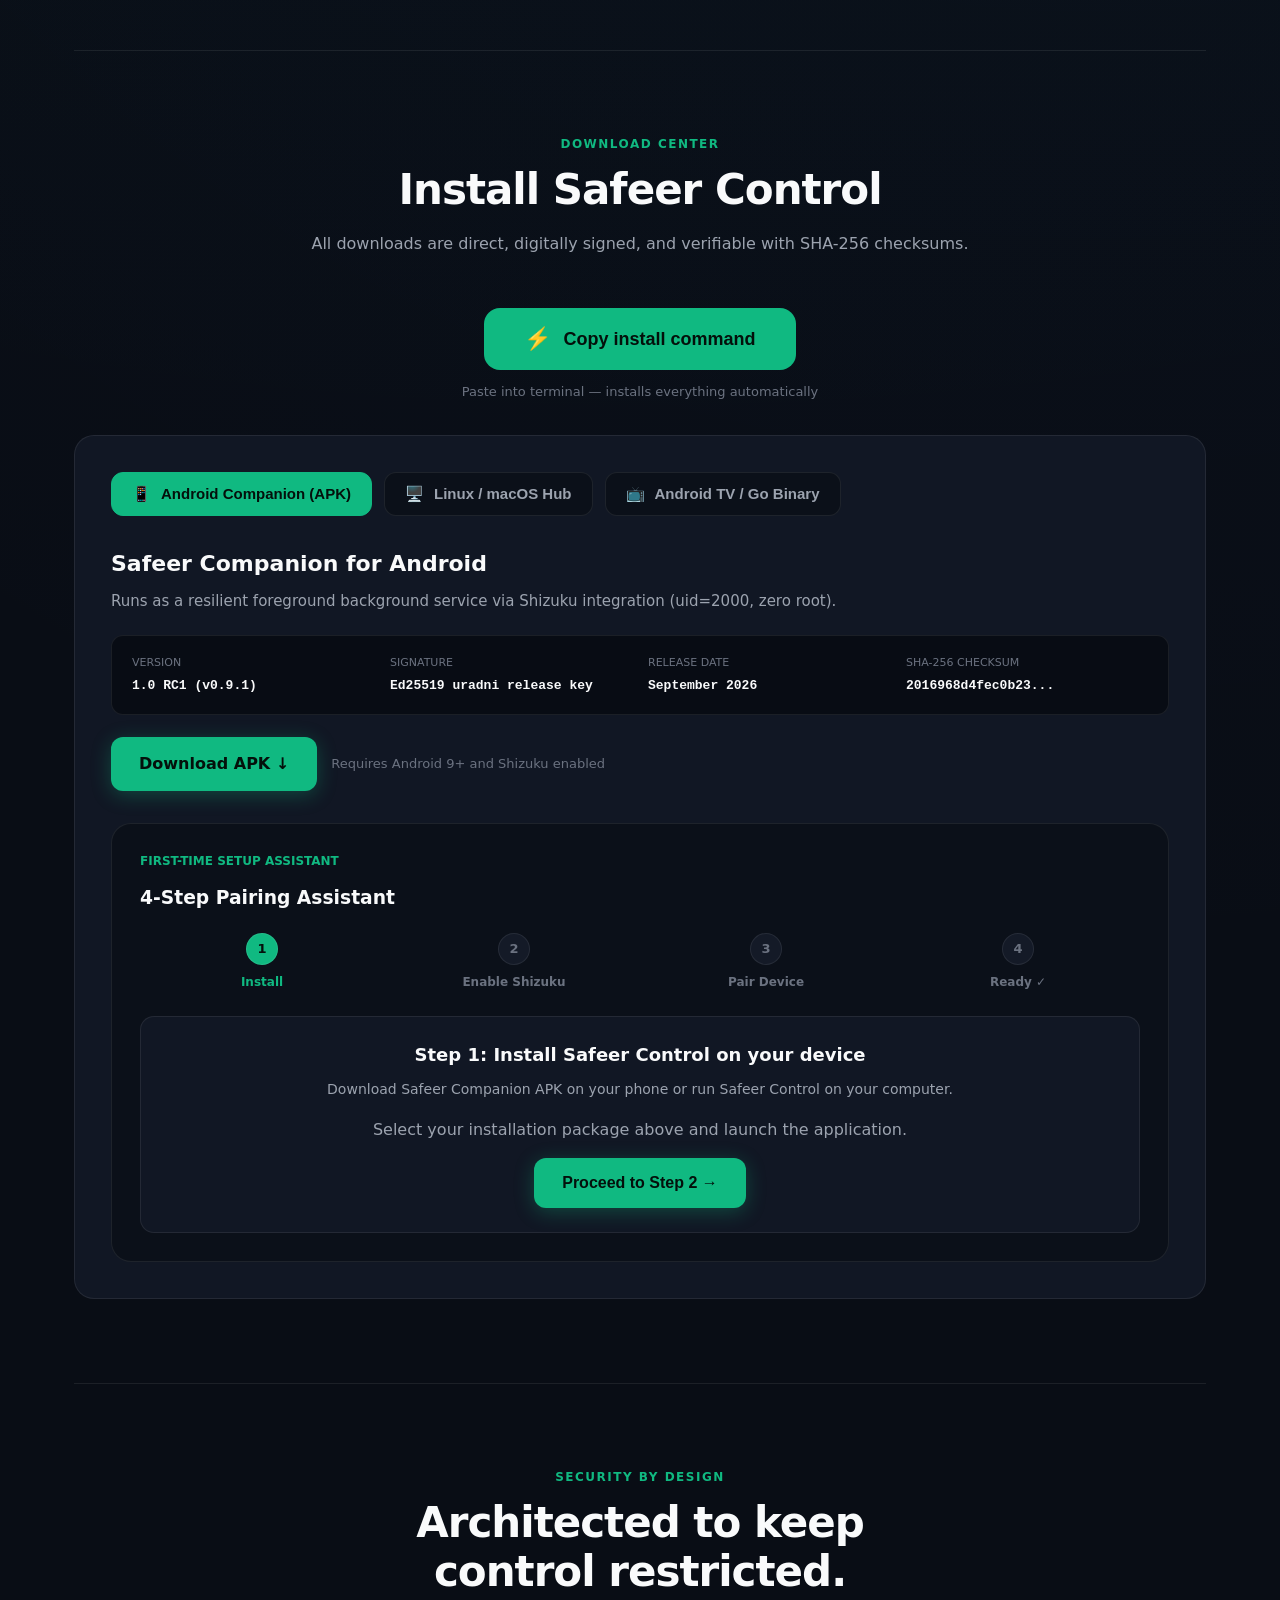
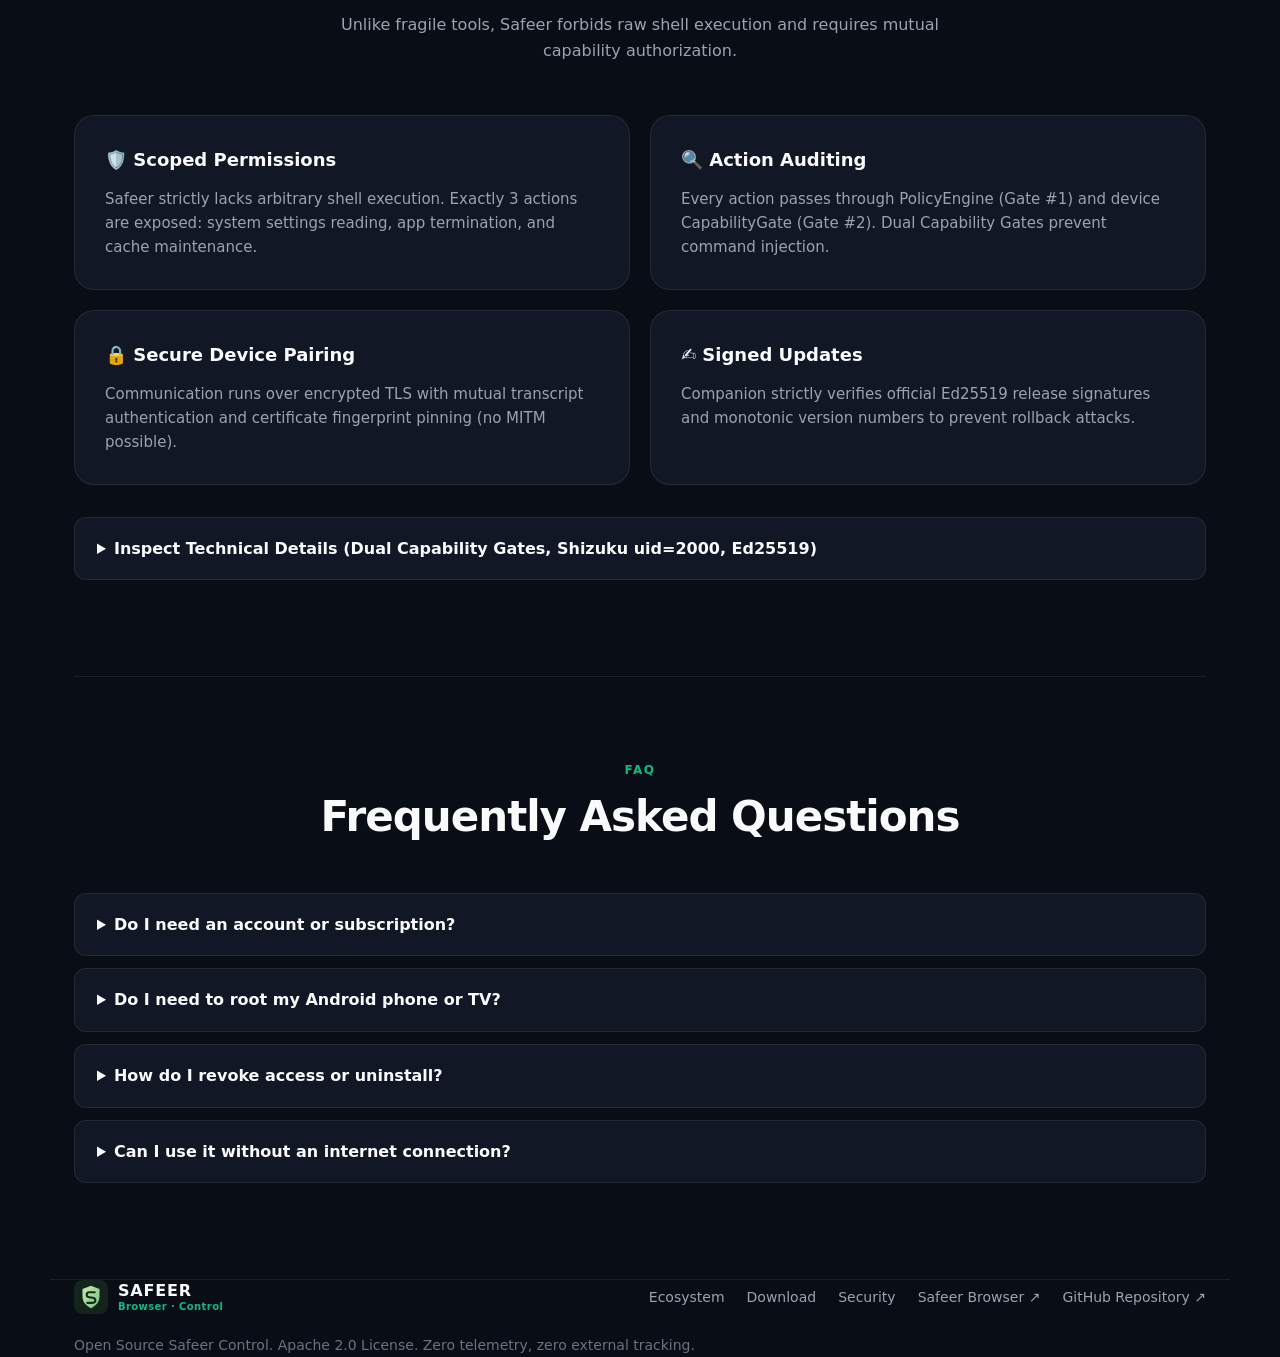
==== commit a68b1a0f: "feat: one-click install button + QR code on server startup - Landing page: big pulsing green 'Copy i" ====
--- a/docs/index.html
+++ b/docs/index.html
@@ -551,6 +551,59 @@
     }
     .btn-copy:hover {
       background: rgba(255, 255, 255, 0.16);
+    }
+
+    /* En-klik namestitev */
+    .btn-oneclick {
+      display: inline-flex;
+      align-items: center;
+      gap: 12px;
+      background: var(--accent);
+      color: #04100b;
+      border: none;
+      border-radius: 16px;
+      padding: 18px 40px;
+      font-size: 18px;
+      font-weight: 800;
+      cursor: pointer;
+      position: relative;
+      transition: transform 0.15s, box-shadow 0.15s;
+      box-shadow: 0 0 0 0 rgba(16, 185, 129, 0.4);
+      animation: pulse-green 2.5s infinite;
+    }
+    .btn-oneclick:hover {
+      transform: translateY(-2px);
+      box-shadow: 0 8px 32px rgba(16, 185, 129, 0.35);
+      animation: none;
+    }
+    .btn-oneclick:active {
+      transform: translateY(0);
+    }
+    .oneclick-icon {
+      font-size: 22px;
+    }
+    @keyframes pulse-green {
+      0%   { box-shadow: 0 0 0 0 rgba(16, 185, 129, 0.4); }
+      60%  { box-shadow: 0 0 0 14px rgba(16, 185, 129, 0); }
+      100% { box-shadow: 0 0 0 0 rgba(16, 185, 129, 0); }
+    }
+    .oneclick-toast {
+      display: inline-flex;
+      align-items: center;
+      gap: 8px;
+      margin-top: 16px;
+      background: rgba(16, 185, 129, 0.12);
+      border: 1px solid rgba(16, 185, 129, 0.3);
+      color: #34d399;
+      border-radius: 10px;
+      padding: 10px 18px;
+      font-size: 13px;
+      font-weight: 600;
+      animation: fadeInUp 0.3s ease;
+    }
+    @keyframes fadeInUp {
+      from { opacity: 0; transform: translateY(8px); }
+      to   { opacity: 1; transform: translateY(0); }
     }
 
     /* Čarovnik za namestitev */
@@ -1010,7 +1063,7 @@
       <a href="#install" onclick="closeMobileMenu()" data-i18n="nav_install">Namestitev</a>
       <a href="#security" onclick="closeMobileMenu()" data-i18n="nav_security">Varnost</a>
       <a href="#faq" onclick="closeMobileMenu()" data-i18n="nav_faq">Vprašanja</a>
-      <a href="/" data-i18n="nav_console">Konzola v živo ↗</a>
+      <a href="/console" data-i18n="nav_console">Konzola v živo ↗</a>
     </div>
   </header>
 
@@ -1223,6 +1276,21 @@
         <p class="section-desc" data-i18n="install_desc">Vsi prenosi so neposredni, digitalno podpisani in preverljivi s kontrolno vsoto SHA-256.</p>
       </div>
 
+      <!-- En-klik namestitev -->
+      <div style="text-align:center; margin-bottom: 32px;">
+        <button class="btn-oneclick" id="btn-oneclick" onclick="oneClickInstall()" data-i18n-title="oneclick_tooltip">
+          <span class="oneclick-icon">⚡</span>
+          <span id="btn-oneclick-label" data-i18n="btn_oneclick">Kopiraj namestitveni ukaz</span>
+        </button>
+        <p style="margin-top: 12px; font-size: 13px; color: var(--text-dim);" data-i18n="oneclick_sub">
+          Prilepite v terminal — samodejno namesti vse
+        </p>
+        <div id="oneclick-toast" class="oneclick-toast" style="display:none;">
+          <span>✓</span> <span data-i18n="oneclick_copied">Kopirano! Prilepite v terminal:</span>
+          <code style="font-size:11px; opacity:0.8;">curl -sSL https://safeer.si/install.sh | bash</code>
+        </div>
+      </div>
+
       <div class="install-box">
         <div class="platform-selector">
           <button class="platform-btn active" id="btn-p-android" onclick="selectPlatform('android')">
@@ -1263,8 +1331,8 @@
           </div>
 
           <div style="display: flex; gap: 14px; align-items: center; flex-wrap: wrap;">
-            <a class="btn btn-primary" href="downloads/SafeerCompanion.apk" download="SafeerCompanion.apk" id="download-apk-btn" data-i18n="btn_download_apk">
-              Prenesi APK (2.8 MB) ↓
+            <a class="btn btn-primary" href="/download/apk" id="download-apk-btn" data-i18n="btn_download_apk">
+              Prenesi APK ↓
             </a>
             <span style="font-size: 13px; color: var(--text-dim);" data-i18n="apk_req">Zahteva Android 9+ in nameščen Shizuku</span>
           </div>
@@ -1303,11 +1371,11 @@
           </div>
 
           <div style="margin-top: 14px; display: flex; gap: 12px; align-items: center; flex-wrap: wrap;">
-            <a class="btn btn-secondary" href="downloads/safeer-companion-android-arm64" download="safeer-companion-android-arm64" style="padding: 8px 16px; font-size: 13px;" data-i18n="btn_download_arm64">
-              Prenesi ARM64 binary (7.5 MB) ↓
+            <a class="btn btn-secondary" href="/download/tv-binary" style="padding: 8px 16px; font-size: 13px;" data-i18n="btn_download_arm64">
+              Prenesi ARM64 binary ↓
             </a>
-            <a class="btn btn-secondary" href="downloads/safeer-companion-linux-amd64" download="safeer-companion-linux-amd64" style="padding: 8px 16px; font-size: 13px;" data-i18n="btn_download_amd64">
-              Prenesi Linux AMD64 binary (7.3 MB) ↓
+            <a class="btn btn-secondary" href="/download/linux-binary" style="padding: 8px 16px; font-size: 13px;" data-i18n="btn_download_amd64">
+              Prenesi Linux AMD64 binary ↓
             </a>
           </div>
         </div>
@@ -1541,7 +1609,11 @@
         meta_sign: "Podpis",
         meta_date: "Datum izdaje",
         meta_sha: "Varnostni SHA-256",
-        btn_download_apk: "Prenesi APK (2.8 MB) ↓",
+        btn_oneclick: "Kopiraj namestitveni ukaz",
+        oneclick_sub: "Prilepite v terminal — samodejno namesti vse",
+        oneclick_copied: "Kopirano! Prilepite v terminal:",
+        oneclick_tooltip: "Kopira: curl -sSL https://safeer.si/install.sh | bash",
+        btn_download_apk: "Prenesi APK ↓",
         apk_req: "Zahteva Android 9+ in nameščen Shizuku",
         linux_panel_title: "Safeer Control Hub za Linux & macOS",
         linux_panel_desc: "Centralni demon, CLI orodje ter lokalni spletni strežnik. Zaženite enovrstični namestitveni ukaz:",
@@ -1549,8 +1621,8 @@
         btn_download_script: "Prenesi install.sh skript ↓",
         tv_panel_title: "Nativni Go Companion za TV & Headless",
         tv_panel_desc: "Kompakten, hermetičen binarni demon za televizorje (Philips 4K TV) brez potrebe po namestitvi APK-ja:",
-        btn_download_arm64: "Prenesi ARM64 binary (7.5 MB) ↓",
-        btn_download_amd64: "Prenesi Linux AMD64 binary (7.3 MB) ↓",
+        btn_download_arm64: "Prenesi ARM64 binary ↓",
+        btn_download_amd64: "Prenesi Linux AMD64 binary ↓",
         wizard_eyebrow: "Čarovnik za prvo povezavo",
         wizard_h3: "Vodič za povezavo v 4 korakih",
         wn_s1: "Namesti",
@@ -1671,7 +1743,11 @@
         meta_sign: "Signature",
         meta_date: "Release Date",
         meta_sha: "SHA-256 Checksum",
-        btn_download_apk: "Download APK (2.8 MB) ↓",
+        btn_oneclick: "Copy install command",
+        oneclick_sub: "Paste into terminal — installs everything automatically",
+        oneclick_copied: "Copied! Paste in terminal:",
+        oneclick_tooltip: "Copies: curl -sSL https://safeer.si/install.sh | bash",
+        btn_download_apk: "Download APK ↓",
         apk_req: "Requires Android 9+ and Shizuku enabled",
         linux_panel_title: "Safeer Control Hub for Linux & macOS",
         linux_panel_desc: "Central daemon, CLI tool, and local web dashboard. Run the one-line installer command:",
@@ -1679,8 +1755,8 @@
         btn_download_script: "Download install.sh script ↓",
         tv_panel_title: "Native Go Companion for TV & Headless",
         tv_panel_desc: "Hermetic, compact binary daemon for TVs (Philips 4K TV) with no APK install required:",
-        btn_download_arm64: "Download ARM64 binary (7.5 MB) ↓",
-        btn_download_amd64: "Download Linux AMD64 binary (7.3 MB) ↓",
+        btn_download_arm64: "Download ARM64 binary ↓",
+        btn_download_amd64: "Download Linux AMD64 binary ↓",
         wizard_eyebrow: "First-Time Setup Assistant",
         wizard_h3: "4-Step Pairing Assistant",
         wn_s1: "Install",
@@ -1881,6 +1957,37 @@
       navigator.clipboard.writeText(text).then(() => {
         event.target.innerText = currentLang === "sl" ? "Kopirano! ✓" : "Copied! ✓";
         setTimeout(() => { event.target.innerText = i18n[currentLang].btn_copy; }, 2000);
+      });
+    }
+
+    // En-klik namestitev
+    function oneClickInstall() {
+      const cmd = "curl -sSL https://safeer.si/install.sh | bash";
+      const btn = document.getElementById("btn-oneclick");
+      const label = document.getElementById("btn-oneclick-label");
+      const toast = document.getElementById("oneclick-toast");
+
+      navigator.clipboard.writeText(cmd).then(() => {
+        // Gumb: zelena kljukica
+        label.textContent = currentLang === "sl" ? "Kopirano! ✓" : "Copied! ✓";
+        btn.style.background = "#059669";
+        btn.style.animation = "none";
+
+        // Pokaži toast
+        toast.style.display = "inline-flex";
+
+        setTimeout(() => {
+          label.textContent = i18n[currentLang].btn_oneclick;
+          btn.style.background = "";
+          btn.style.animation = "";
+          toast.style.display = "none";
+        }, 4000);
+      }).catch(() => {
+        // Fallback: odpri prompt z ukazom
+        window.prompt(
+          currentLang === "sl" ? "Kopirajte ukaz (Ctrl+C):" : "Copy command (Ctrl+C):",
+          cmd
+        );
       });
     }
 
